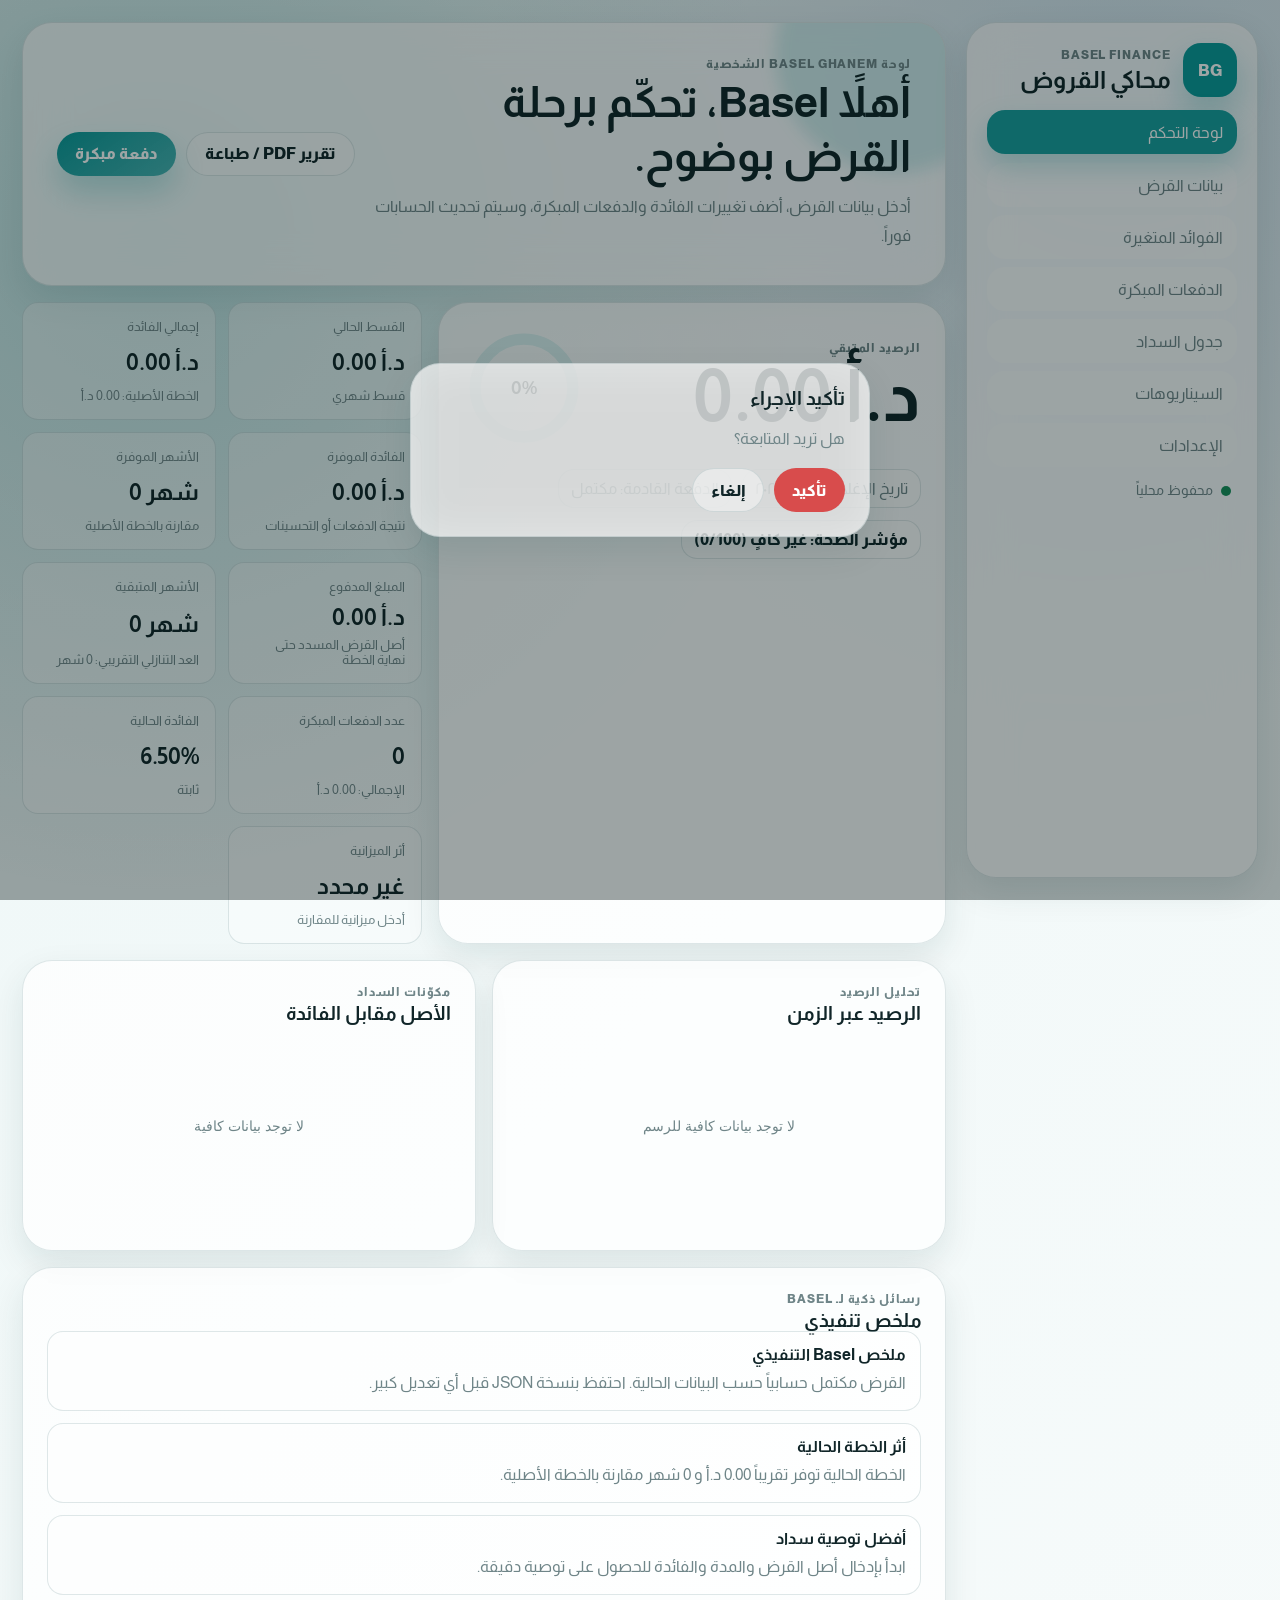
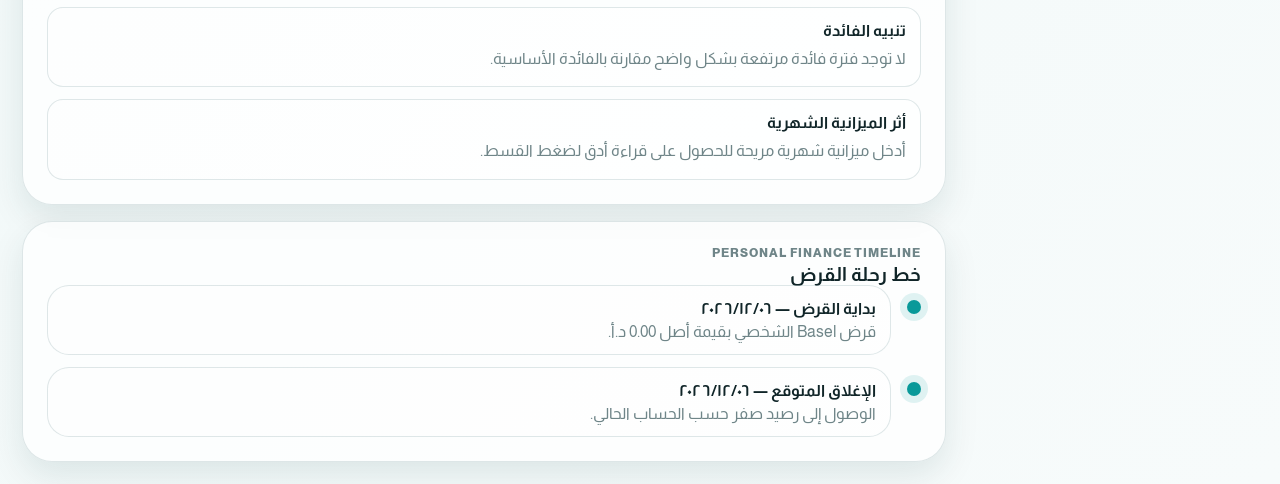
==== index.html @ ce300e79 "Add files via upload" ====
<!DOCTYPE html>
<html lang="ar" dir="rtl">
<head>
  <meta charset="UTF-8" />
  <meta name="viewport" content="width=device-width, initial-scale=1.0" />
  <meta name="theme-color" content="#099999" />
  <title>Basel Ghanem | Loan Simulator</title>
  <link rel="preconnect" href="https://fonts.googleapis.com">
  <link rel="preconnect" href="https://fonts.gstatic.com" crossorigin>
  <link href="https://fonts.googleapis.com/css2?family=Almarai:wght@300;400;700;800&display=swap" rel="stylesheet">
  <link rel="stylesheet" href="styles.css" />
</head>
<body>
  <div class="app-shell" id="appShell">
    <aside class="side-panel glass-card" aria-label="القائمة الرئيسية">
      <div class="brand-block">
        <div class="brand-orb" aria-hidden="true">BG</div>
        <div>
          <p class="eyebrow">Basel Finance</p>
          <h1>محاكي القروض</h1>
        </div>
      </div>

      <nav class="nav-tabs" id="navTabs" aria-label="أقسام التطبيق">
        <button class="nav-tab active" data-tab="dashboard">لوحة التحكم</button>
        <button class="nav-tab" data-tab="loan">بيانات القرض</button>
        <button class="nav-tab" data-tab="rates">الفوائد المتغيرة</button>
        <button class="nav-tab" data-tab="payments">الدفعات المبكرة</button>
        <button class="nav-tab" data-tab="schedule">جدول السداد</button>
        <button class="nav-tab" data-tab="scenarios">السيناريوهات</button>
        <button class="nav-tab" data-tab="settings">الإعدادات</button>
      </nav>

      <div class="save-state" id="saveState" aria-live="polite">
        <span class="save-dot"></span>
        <span>محفوظ محلياً</span>
      </div>
    </aside>

    <main class="main-area">
      <header class="top-hero glass-card animate-in">
        <div>
          <p class="eyebrow">لوحة Basel Ghanem الشخصية</p>
          <h2 id="welcomeTitle">أهلاً Basel، تحكّم برحلة القرض بوضوح.</h2>
          <p id="heroInsight" class="hero-copy">أدخل بيانات القرض، أضف تغييرات الفائدة والدفعات المبكرة، وسيتم تحديث الحسابات فوراً.</p>
        </div>
        <div class="hero-actions">
          <button class="btn ghost" id="printReportBtn">تقرير PDF / طباعة</button>
          <button class="btn primary" id="quickPaymentBtn">دفعة مبكرة</button>
        </div>
      </header>

      <section class="tab-panel active" id="dashboardPanel" data-panel="dashboard">
        <div class="dashboard-grid">
          <article class="main-balance glass-card animate-in">
            <div class="card-head">
              <div>
                <p class="eyebrow">الرصيد المتبقي</p>
                <h3 id="remainingBalance">0 د.أ</h3>
              </div>
              <div class="progress-ring" id="progressRing" role="img" aria-label="نسبة إنجاز القرض">
                <svg viewBox="0 0 120 120">
                  <circle class="ring-bg" cx="60" cy="60" r="48"></circle>
                  <circle class="ring-fill" cx="60" cy="60" r="48"></circle>
                </svg>
                <strong id="completionPct">0%</strong>
              </div>
            </div>
            <div class="balance-meta">
              <span id="payoffDate">تاريخ الإغلاق: غير محدد</span>
              <span id="nextPaymentDate">الدفعة القادمة: غير محددة</span>
            </div>
            <div class="health-pill" id="loanHealth">مؤشر الصحة: غير كافٍ</div>
          </article>

          <div class="kpi-grid" id="kpiGrid"></div>
        </div>

        <div class="insight-grid">
          <section class="glass-card chart-card animate-in">
            <div class="section-head">
              <div>
                <p class="eyebrow">تحليل الرصيد</p>
                <h3>الرصيد عبر الزمن</h3>
              </div>
            </div>
            <canvas id="balanceChart" height="190"></canvas>
          </section>

          <section class="glass-card chart-card animate-in">
            <div class="section-head">
              <div>
                <p class="eyebrow">مكوّنات السداد</p>
                <h3>الأصل مقابل الفائدة</h3>
              </div>
            </div>
            <canvas id="breakdownChart" height="190"></canvas>
          </section>
        </div>

        <section class="glass-card animate-in">
          <div class="section-head">
            <div>
              <p class="eyebrow">رسائل ذكية لـ Basel</p>
              <h3>ملخص تنفيذي</h3>
            </div>
          </div>
          <div class="smart-list" id="smartInsights"></div>
        </section>

        <section class="glass-card animate-in">
          <div class="section-head">
            <div>
              <p class="eyebrow">Personal finance timeline</p>
              <h3>خط رحلة القرض</h3>
            </div>
          </div>
          <div class="timeline" id="timeline"></div>
        </section>
      </section>

      <section class="tab-panel" id="loanPanel" data-panel="loan">
        <form class="glass-card form-grid animate-in" id="loanForm" novalidate>
          <div class="section-head full-row">
            <div>
              <p class="eyebrow">Loan Profile</p>
              <h3>بيانات القرض الأساسية</h3>
            </div>
            <button type="button" class="btn soft" id="syncPrincipalBtn">احتساب الأصل من السعر والدفعة</button>
          </div>

          <label class="field">
            <span>اسم القرض</span>
            <input type="text" id="loanName" autocomplete="off" />
          </label>
          <label class="field">
            <span>سعر الأصل / العقار / السيارة</span>
            <input type="number" id="assetPrice" min="0" step="0.01" inputmode="decimal" />
          </label>
          <label class="field">
            <span>الدفعة الأولى الثابتة</span>
            <input type="number" id="downPayment" min="0" step="0.01" inputmode="decimal" />
          </label>
          <label class="field">
            <span>أصل القرض بعد الدفعة</span>
            <input type="number" id="principal" min="0" step="0.01" inputmode="decimal" />
          </label>
          <label class="field">
            <span>تاريخ بداية القرض</span>
            <input type="date" id="startDate" />
          </label>
          <label class="field">
            <span>مدة القرض بالأشهر</span>
            <input type="number" id="termMonths" min="1" step="1" inputmode="numeric" />
          </label>
          <label class="field">
            <span>مدة القرض بالسنوات</span>
            <input type="number" id="termYears" min="0" step="0.5" inputmode="decimal" />
          </label>
          <label class="field">
            <span>نسبة الفائدة السنوية</span>
            <input type="number" id="annualRate" min="0" step="0.01" inputmode="decimal" />
          </label>
          <label class="field">
            <span>نوع الفائدة</span>
            <select id="interestType">
              <option value="fixed">ثابتة</option>
              <option value="variable">متغيرة حسب الفترة</option>
            </select>
          </label>
          <label class="field">
            <span>تكرار الدفعة</span>
            <select id="paymentFrequency">
              <option value="monthly">شهري</option>
              <option value="quarterly">ربع سنوي</option>
            </select>
          </label>
          <label class="field">
            <span>فترة السماح بالأشهر</span>
            <input type="number" id="gracePeriod" min="0" step="1" inputmode="numeric" />
          </label>
          <label class="field">
            <span>ميزانية شهرية مريحة</span>
            <input type="number" id="monthlyBudget" min="0" step="0.01" inputmode="decimal" />
          </label>
          <label class="field full-row">
            <span>ملاحظات</span>
            <textarea id="loanNotes" rows="4"></textarea>
          </label>
        </form>
      </section>

      <section class="tab-panel" id="ratesPanel" data-panel="rates">
        <div class="panel-stack">
          <form class="glass-card form-grid animate-in" id="rateForm" novalidate>
            <div class="section-head full-row">
              <div>
                <p class="eyebrow">Variable Interest Engine</p>
                <h3>فترات الفائدة</h3>
              </div>
            </div>
            <input type="hidden" id="rateId" />
            <label class="field">
              <span>تاريخ بداية الفترة</span>
              <input type="date" id="rateStart" />
            </label>
            <label class="field">
              <span>تاريخ نهاية الفترة</span>
              <input type="date" id="rateEnd" />
            </label>
            <label class="field">
              <span>نسبة الفائدة السنوية للفترة</span>
              <input type="number" id="rateValue" min="0" step="0.01" inputmode="decimal" />
            </label>
            <label class="field">
              <span>ملاحظة الفترة</span>
              <input type="text" id="rateNote" autocomplete="off" />
            </label>
            <div class="full-row action-row">
              <button type="submit" class="btn primary">حفظ فترة الفائدة</button>
              <button type="button" class="btn ghost" id="clearRateFormBtn">إلغاء التعديل</button>
            </div>
          </form>

          <div class="glass-card animate-in">
            <div class="section-head">
              <div>
                <p class="eyebrow">Before / After</p>
                <h3>أثر تغيير الفائدة</h3>
              </div>
            </div>
            <div class="comparison-strip" id="rateImpact"></div>
            <div class="responsive-table">
              <table>
                <thead>
                  <tr>
                    <th>البداية</th>
                    <th>النهاية</th>
                    <th>الفائدة</th>
                    <th>الأثر</th>
                    <th>ملاحظة</th>
                    <th>إجراء</th>
                  </tr>
                </thead>
                <tbody id="rateRows"></tbody>
              </table>
            </div>
          </div>
        </div>
      </section>

      <section class="tab-panel" id="paymentsPanel" data-panel="payments">
        <div class="panel-stack">
          <form class="glass-card form-grid animate-in" id="earlyPaymentForm" novalidate>
            <div class="section-head full-row">
              <div>
                <p class="eyebrow">Early Payment Engine</p>
                <h3>إضافة دفعة مبكرة</h3>
              </div>
            </div>
            <input type="hidden" id="paymentId" />
            <label class="field">
              <span>تاريخ الدفعة</span>
              <input type="date" id="paymentDate" />
            </label>
            <label class="field">
              <span>قيمة الدفعة</span>
              <input type="number" id="paymentAmount" min="0" step="0.01" inputmode="decimal" />
            </label>
            <label class="field">
              <span>طريقة التطبيق</span>
              <select id="paymentMethod">
                <option value="reduceTerm">تقليل مدة القرض</option>
                <option value="reduceInstallment">تقليل القسط</option>
                <option value="balanced">استراتيجية متوازنة</option>
              </select>
            </label>
            <label class="field">
              <span>ملاحظة</span>
              <input type="text" id="paymentNote" autocomplete="off" />
            </label>
            <div class="full-row action-row">
              <button type="submit" class="btn primary">حفظ الدفعة</button>
              <button type="button" class="btn ghost" id="clearPaymentFormBtn">إلغاء التعديل</button>
            </div>
          </form>

          <div class="glass-card animate-in">
            <div class="section-head">
              <div>
                <p class="eyebrow">Impact</p>
                <h3>أثر الدفعات المبكرة</h3>
              </div>
            </div>
            <div class="comparison-strip" id="paymentImpact"></div>
            <canvas id="impactChart" height="170"></canvas>
            <div class="responsive-table">
              <table>
                <thead>
                  <tr>
                    <th>التاريخ</th>
                    <th>القيمة</th>
                    <th>الطريقة</th>
                    <th>الأثر</th>
                    <th>الملاحظة</th>
                    <th>إجراء</th>
                  </tr>
                </thead>
                <tbody id="paymentRows"></tbody>
              </table>
            </div>
          </div>
        </div>
      </section>

      <section class="tab-panel" id="schedulePanel" data-panel="schedule">
        <div class="glass-card animate-in">
          <div class="section-head toolbar-head">
            <div>
              <p class="eyebrow">Amortization Schedule</p>
              <h3>جدول السداد الكامل</h3>
            </div>
            <div class="toolbar">
              <select id="yearFilter" aria-label="فلترة حسب السنة"></select>
              <input type="search" id="scheduleSearch" placeholder="بحث بالتاريخ أو الملاحظة" />
              <button class="btn soft" id="exportCsvBtn">CSV / Excel</button>
            </div>
          </div>
          <div class="responsive-table large-table">
            <table>
              <thead>
                <tr>
                  <th>#</th>
                  <th>التاريخ</th>
                  <th>رصيد البداية</th>
                  <th>القسط</th>
                  <th>الأصل المدفوع</th>
                  <th>الفائدة</th>
                  <th>دفعة مبكرة</th>
                  <th>رصيد النهاية</th>
                  <th>الفائدة المستخدمة</th>
                  <th>ملاحظات</th>
                </tr>
              </thead>
              <tbody id="scheduleRows"></tbody>
            </table>
          </div>
        </div>
      </section>

      <section class="tab-panel" id="scenariosPanel" data-panel="scenarios">
        <div class="scenario-layout">
          <form class="glass-card form-grid animate-in" id="whatIfForm" novalidate>
            <div class="section-head full-row">
              <div>
                <p class="eyebrow">What-if Simulator</p>
                <h3>محاكاة قرارات إضافية</h3>
              </div>
            </div>
            <label class="field">
              <span>دفعة شهرية إضافية</span>
              <input type="number" id="extraMonthly" min="0" step="0.01" inputmode="decimal" />
            </label>
            <label class="field">
              <span>دفعة مبكرة افتراضية مرة واحدة</span>
              <input type="number" id="oneTimeAmount" min="0" step="0.01" inputmode="decimal" />
            </label>
            <label class="field">
              <span>تاريخ الدفعة الافتراضية</span>
              <input type="date" id="oneTimeDate" />
            </label>
            <label class="field">
              <span>نسبة إعادة التمويل</span>
              <input type="number" id="refinanceRate" min="0" step="0.01" inputmode="decimal" />
            </label>
            <label class="field">
              <span>رسوم إعادة التمويل</span>
              <input type="number" id="refinanceFees" min="0" step="0.01" inputmode="decimal" />
            </label>
            <label class="field">
              <span>اسم السيناريو</span>
              <input type="text" id="scenarioName" autocomplete="off" />
            </label>
            <div class="full-row action-row">
              <button type="button" class="btn primary" id="saveScenarioBtn">حفظ السيناريو</button>
              <button type="button" class="btn ghost" id="cloneScenarioBtn">استنساخ السيناريو الحالي</button>
            </div>
          </form>

          <div class="glass-card animate-in">
            <div class="section-head">
              <div>
                <p class="eyebrow">Scenario Comparison</p>
                <h3>الأصلية مقابل الحالية مقابل الافتراضية</h3>
              </div>
            </div>
            <canvas id="scenarioChart" height="210"></canvas>
            <div class="comparison-strip" id="scenarioCards"></div>
          </div>
        </div>

        <div class="glass-card animate-in">
          <div class="section-head">
            <div>
              <p class="eyebrow">Saved Scenarios</p>
              <h3>السيناريوهات المحفوظة محلياً</h3>
            </div>
          </div>
          <div class="scenario-list" id="scenarioList"></div>
        </div>
      </section>

      <section class="tab-panel" id="settingsPanel" data-panel="settings">
        <div class="settings-grid">
          <section class="glass-card form-grid animate-in">
            <div class="section-head full-row">
              <div>
                <p class="eyebrow">Preferences</p>
                <h3>تخصيص الشكل والتجربة</h3>
              </div>
            </div>
            <label class="field">
              <span>لون التطبيق الرئيسي</span>
              <input type="color" id="accentColor" />
            </label>
            <label class="field">
              <span>الوضع</span>
              <select id="themeMode">
                <option value="light">فاتح</option>
                <option value="dark">داكن</option>
              </select>
            </label>
            <label class="field">
              <span>تخطيط لوحة التحكم</span>
              <select id="layoutPreference">
                <option value="balanced">متوازن</option>
                <option value="compact">مضغوط</option>
                <option value="wide">واسع</option>
              </select>
            </label>
            <label class="field">
              <span>يوم تذكير الدفعة</span>
              <input type="number" id="reminderDay" min="1" max="28" step="1" inputmode="numeric" />
            </label>
            <label class="field full-row">
              <span>ملاحظة التذكير</span>
              <input type="text" id="reminderNote" autocomplete="off" />
            </label>
          </section>

          <section class="glass-card animate-in">
            <div class="section-head">
              <div>
                <p class="eyebrow">Local Data</p>
                <h3>النسخ الاحتياطي والاستعادة</h3>
              </div>
            </div>
            <div class="button-stack">
              <button class="btn soft" id="exportJsonBtn">تصدير نسخة JSON</button>
              <label class="btn soft file-btn">
                استيراد نسخة JSON
                <input type="file" id="importJsonInput" accept="application/json" />
              </label>
              <button class="btn ghost" id="integrityBtn">فحص سلامة البيانات</button>
              <button class="btn danger" id="resetDataBtn">مسح البيانات نهائياً</button>
            </div>
            <div class="integrity-box" id="integrityBox">لم يتم تنفيذ فحص بعد.</div>
          </section>
        </div>
      </section>
    </main>
  </div>

  <div class="toast" id="toast" role="status" aria-live="polite"></div>
  <div class="modal-backdrop" id="confirmModal" hidden>
    <div class="modal glass-card" role="dialog" aria-modal="true" aria-labelledby="modalTitle">
      <h3 id="modalTitle">تأكيد الإجراء</h3>
      <p id="modalMessage">هل تريد المتابعة؟</p>
      <div class="action-row">
        <button class="btn danger" id="modalConfirmBtn">تأكيد</button>
        <button class="btn ghost" id="modalCancelBtn">إلغاء</button>
      </div>
    </div>
  </div>

  <script src="app.js"></script>
</body>
</html>
---- styles.css ----
:root {
  --accent: #099999;
  --accent-rgb: 9, 153, 153;
  --bg: #eef7f7;
  --bg-2: #f7fbfb;
  --card: rgba(255, 255, 255, 0.74);
  --card-strong: rgba(255, 255, 255, 0.92);
  --text: #102528;
  --muted: #6f8588;
  --border: rgba(80, 124, 128, 0.18);
  --shadow: 0 24px 70px rgba(11, 54, 58, 0.13);
  --shadow-soft: 0 14px 34px rgba(11, 54, 58, 0.10);
  --danger: #d84c4c;
  --warning: #b7791f;
  --success: #158f5a;
  --radius-xl: 30px;
  --radius-lg: 22px;
  --radius-md: 16px;
  --font-ar: "Almarai", system-ui, -apple-system, BlinkMacSystemFont, "Segoe UI", sans-serif;
}

* {
  box-sizing: border-box;
}

html {
  min-height: 100%;
  scroll-behavior: smooth;
}

body {
  margin: 0;
  min-height: 100%;
  font-family: var(--font-ar);
  color: var(--text);
  background:
    radial-gradient(circle at 12% 12%, rgba(var(--accent-rgb), 0.22), transparent 30%),
    radial-gradient(circle at 88% 4%, rgba(30, 108, 180, 0.14), transparent 28%),
    linear-gradient(135deg, var(--bg), var(--bg-2));
  overflow-x: hidden;
}

body.dark {
  --bg: #071416;
  --bg-2: #0d2024;
  --card: rgba(15, 31, 35, 0.70);
  --card-strong: rgba(18, 38, 42, 0.92);
  --text: #ecfbfb;
  --muted: #9cb7ba;
  --border: rgba(180, 230, 232, 0.16);
  --shadow: 0 28px 80px rgba(0, 0, 0, 0.38);
  --shadow-soft: 0 16px 34px rgba(0, 0, 0, 0.24);
}

button,
input,
select,
textarea {
  font: inherit;
}

button {
  cursor: pointer;
}

.app-shell {
  width: min(1500px, 100%);
  margin: 0 auto;
  padding: 16px;
  display: grid;
  grid-template-columns: 1fr;
  gap: 16px;
}

.glass-card {
  background: var(--card);
  border: 1px solid var(--border);
  box-shadow: var(--shadow-soft);
  backdrop-filter: blur(22px) saturate(1.3);
  -webkit-backdrop-filter: blur(22px) saturate(1.3);
  border-radius: var(--radius-xl);
}

.side-panel {
  position: sticky;
  top: 12px;
  z-index: 20;
  padding: 14px;
  display: grid;
  gap: 14px;
}

.brand-block {
  display: flex;
  align-items: center;
  gap: 12px;
}

.brand-orb {
  width: 54px;
  height: 54px;
  flex: 0 0 54px;
  display: grid;
  place-items: center;
  border-radius: 18px;
  color: white;
  font-weight: 800;
  letter-spacing: 0.5px;
  background:
    linear-gradient(145deg, rgba(var(--accent-rgb), 1), rgba(var(--accent-rgb), 0.55)),
    #099999;
  box-shadow: 0 16px 34px rgba(var(--accent-rgb), 0.28);
}

.brand-block h1,
.top-hero h2,
.section-head h3,
.main-balance h3,
.modal h3 {
  margin: 0;
}

.eyebrow {
  margin: 0 0 5px;
  color: var(--muted);
  font-size: 0.74rem;
  font-weight: 800;
  letter-spacing: 0.08em;
  text-transform: uppercase;
}

.nav-tabs {
  display: grid;
  grid-auto-flow: column;
  grid-auto-columns: max-content;
  gap: 8px;
  overflow-x: auto;
  padding-bottom: 2px;
  scrollbar-width: none;
}

.nav-tabs::-webkit-scrollbar {
  display: none;
}

.nav-tab {
  border: 0;
  background: rgba(255, 255, 255, 0.44);
  color: var(--muted);
  padding: 11px 14px;
  min-height: 44px;
  border-radius: 999px;
  transition: transform 180ms ease, background 180ms ease, color 180ms ease, box-shadow 180ms ease;
  white-space: nowrap;
}

.nav-tab.active,
.nav-tab:hover {
  color: white;
  background: rgba(var(--accent-rgb), 0.94);
  box-shadow: 0 12px 28px rgba(var(--accent-rgb), 0.24);
  transform: translateY(-1px);
}

.save-state {
  display: inline-flex;
  align-items: center;
  gap: 8px;
  color: var(--muted);
  font-size: 0.86rem;
  padding-inline: 6px;
}

.save-dot {
  width: 10px;
  height: 10px;
  border-radius: 999px;
  background: var(--success);
  box-shadow: 0 0 0 0 rgba(21, 143, 90, 0.35);
}

.save-state.saving .save-dot {
  animation: pulse 1.05s infinite;
  background: var(--accent);
}

.main-area {
  display: grid;
  gap: 16px;
  min-width: 0;
}

.top-hero {
  padding: clamp(18px, 4vw, 34px);
  display: grid;
  gap: 18px;
  overflow: hidden;
  position: relative;
}

.top-hero::before {
  content: "";
  position: absolute;
  inset-inline-start: -70px;
  top: -90px;
  width: 240px;
  height: 240px;
  border-radius: 999px;
  background: rgba(var(--accent-rgb), 0.16);
  filter: blur(8px);
}

.top-hero > * {
  position: relative;
  z-index: 1;
}

.top-hero h2 {
  font-size: clamp(1.45rem, 5vw, 2.7rem);
  line-height: 1.25;
  max-width: 920px;
}

.hero-copy {
  color: var(--muted);
  margin: 10px 0 0;
  max-width: 800px;
  line-height: 1.8;
}

.hero-actions,
.action-row,
.toolbar,
.button-stack {
  display: flex;
  align-items: center;
  gap: 10px;
  flex-wrap: wrap;
}

.btn {
  border: 0;
  min-height: 44px;
  border-radius: 999px;
  padding: 11px 18px;
  font-weight: 800;
  transition: transform 160ms ease, box-shadow 160ms ease, opacity 160ms ease, background 160ms ease;
  touch-action: manipulation;
}

.btn:hover {
  transform: translateY(-1px);
}

.btn:active {
  transform: translateY(1px) scale(0.99);
}

.btn.primary {
  color: white;
  background: linear-gradient(145deg, rgba(var(--accent-rgb), 1), rgba(var(--accent-rgb), 0.72));
  box-shadow: 0 16px 30px rgba(var(--accent-rgb), 0.24);
}

.btn.soft {
  color: var(--text);
  background: rgba(var(--accent-rgb), 0.12);
}

.btn.ghost {
  color: var(--text);
  background: rgba(255, 255, 255, 0.42);
  border: 1px solid var(--border);
}

.btn.danger {
  color: white;
  background: var(--danger);
}

.file-btn {
  position: relative;
  overflow: hidden;
  display: inline-flex;
  align-items: center;
  justify-content: center;
}

.file-btn input {
  position: absolute;
  inset: 0;
  opacity: 0;
  cursor: pointer;
}

.tab-panel {
  display: none;
  min-width: 0;
}

.tab-panel.active {
  display: grid;
  gap: 16px;
  animation: panelIn 320ms ease both;
}

.dashboard-grid {
  display: grid;
  gap: 16px;
}

.main-balance {
  padding: clamp(18px, 4vw, 28px);
}

.card-head,
.section-head,
.toolbar-head {
  display: flex;
  align-items: center;
  justify-content: space-between;
  gap: 14px;
  flex-wrap: wrap;
}

.main-balance h3 {
  font-size: clamp(2rem, 9vw, 4.5rem);
  line-height: 1.05;
  direction: ltr;
  text-align: right;
}

.progress-ring {
  width: 122px;
  height: 122px;
  position: relative;
  display: grid;
  place-items: center;
}

.progress-ring svg {
  position: absolute;
  inset: 0;
  transform: rotate(-90deg);
}

.progress-ring circle {
  fill: none;
  stroke-width: 11;
  stroke-linecap: round;
}

.ring-bg {
  stroke: rgba(var(--accent-rgb), 0.12);
}

.ring-fill {
  stroke: var(--accent);
  stroke-dasharray: 301.59;
  stroke-dashoffset: 301.59;
  transition: stroke-dashoffset 900ms cubic-bezier(.2,.8,.2,1);
}

.progress-ring strong {
  font-size: 1.2rem;
}

.balance-meta {
  display: flex;
  gap: 10px;
  flex-wrap: wrap;
  margin-top: 20px;
  color: var(--muted);
}

.balance-meta span,
.health-pill,
.metric-card,
.smart-item,
.comparison-card,
.scenario-item,
.integrity-box {
  border: 1px solid var(--border);
  background: rgba(255, 255, 255, 0.38);
  border-radius: var(--radius-md);
}

.balance-meta span,
.health-pill {
  padding: 10px 12px;
}

.health-pill {
  display: inline-flex;
  margin-top: 12px;
  color: var(--text);
  font-weight: 800;
}

.kpi-grid {
  display: grid;
  gap: 12px;
  grid-template-columns: repeat(2, minmax(0, 1fr));
}

.metric-card {
  padding: 16px;
  min-height: 118px;
  display: grid;
  align-content: space-between;
  transition: transform 180ms ease, box-shadow 180ms ease;
}

.metric-card:hover {
  transform: translateY(-2px);
  box-shadow: 0 16px 32px rgba(var(--accent-rgb), 0.12);
}

.metric-card p {
  margin: 0;
  color: var(--muted);
  font-size: 0.8rem;
}

.metric-card strong {
  margin-top: 10px;
  font-size: clamp(1rem, 5vw, 1.45rem);
  direction: ltr;
  text-align: right;
}

.metric-card small {
  color: var(--muted);
  margin-top: 7px;
}

.insight-grid,
.scenario-layout,
.settings-grid {
  display: grid;
  gap: 16px;
}

.chart-card,
.glass-card:not(.side-panel):not(.top-hero) {
  padding: clamp(16px, 4vw, 24px);
}

canvas {
  width: 100%;
  max-width: 100%;
  display: block;
  margin-top: 12px;
}

.smart-list,
.timeline,
.scenario-list,
.panel-stack {
  display: grid;
  gap: 12px;
}

.smart-item {
  padding: 14px;
  display: grid;
  gap: 6px;
}

.smart-item strong {
  color: var(--text);
}

.smart-item span {
  color: var(--muted);
  line-height: 1.7;
}

.timeline-item {
  display: grid;
  grid-template-columns: 18px minmax(0, 1fr);
  gap: 12px;
  align-items: start;
  animation: slideUp 420ms ease both;
}

.timeline-node {
  width: 14px;
  height: 14px;
  border-radius: 999px;
  margin-top: 15px;
  background: var(--accent);
  box-shadow: 0 0 0 7px rgba(var(--accent-rgb), 0.12);
}

.timeline-card {
  padding: 14px;
  border: 1px solid var(--border);
  border-radius: var(--radius-lg);
  background: rgba(255,255,255,0.34);
}

.timeline-card p {
  margin: 6px 0 0;
  color: var(--muted);
}

.form-grid {
  display: grid;
  grid-template-columns: 1fr;
  gap: 14px;
}

.full-row {
  grid-column: 1 / -1;
}

.field {
  display: grid;
  gap: 8px;
}

.field span {
  color: var(--text);
  font-weight: 800;
  font-size: 0.9rem;
}

input,
select,
textarea {
  width: 100%;
  min-height: 46px;
  border: 1px solid var(--border);
  border-radius: 16px;
  color: var(--text);
  background: rgba(255, 255, 255, 0.60);
  outline: none;
  padding: 12px 14px;
  transition: border 160ms ease, box-shadow 160ms ease, background 160ms ease;
}

body.dark input,
body.dark select,
body.dark textarea,
body.dark .nav-tab,
body.dark .btn.ghost,
body.dark .balance-meta span,
body.dark .health-pill,
body.dark .metric-card,
body.dark .smart-item,
body.dark .comparison-card,
body.dark .scenario-item,
body.dark .integrity-box,
body.dark .timeline-card {
  background: rgba(255, 255, 255, 0.07);
}

input:focus,
select:focus,
textarea:focus {
  border-color: rgba(var(--accent-rgb), 0.58);
  box-shadow: 0 0 0 5px rgba(var(--accent-rgb), 0.13);
}

textarea {
  resize: vertical;
  line-height: 1.6;
}

.comparison-strip {
  display: grid;
  grid-template-columns: 1fr;
  gap: 10px;
  margin-top: 12px;
}

.comparison-card {
  padding: 14px;
  display: grid;
  gap: 8px;
}

.comparison-card span {
  color: var(--muted);
  font-size: 0.82rem;
}

.comparison-card strong {
  font-size: 1.1rem;
}

.responsive-table {
  width: 100%;
  overflow-x: auto;
  margin-top: 16px;
  border-radius: 20px;
  border: 1px solid var(--border);
}

.large-table {
  max-height: 72vh;
}

table {
  width: 100%;
  min-width: 940px;
  border-collapse: collapse;
  background: rgba(255, 255, 255, 0.28);
}

th,
td {
  padding: 12px 11px;
  text-align: right;
  border-bottom: 1px solid var(--border);
  white-space: nowrap;
  vertical-align: middle;
}

th {
  position: sticky;
  top: 0;
  z-index: 1;
  background: var(--card-strong);
  color: var(--muted);
  font-size: 0.78rem;
}

tr.highlight-payment td {
  background: rgba(21, 143, 90, 0.09);
}

tr.highlight-rate td {
  background: rgba(183, 121, 31, 0.10);
}

.row-actions {
  display: inline-flex;
  gap: 6px;
}

.icon-btn {
  border: 1px solid var(--border);
  background: rgba(255,255,255,0.45);
  color: var(--text);
  border-radius: 12px;
  min-height: 34px;
  padding: 7px 10px;
  font-weight: 800;
}

.toolbar input,
.toolbar select {
  width: min(230px, 100%);
}

.button-stack {
  align-items: stretch;
  flex-direction: column;
}

.button-stack .btn {
  width: 100%;
}

.integrity-box {
  padding: 14px;
  margin-top: 14px;
  color: var(--muted);
  line-height: 1.7;
}

.scenario-item {
  padding: 14px;
  display: grid;
  gap: 10px;
}

.scenario-item h4 {
  margin: 0;
}

.scenario-item p {
  margin: 0;
  color: var(--muted);
}

.toast {
  position: fixed;
  inset-inline: 16px;
  bottom: 16px;
  z-index: 100;
  opacity: 0;
  transform: translateY(14px);
  pointer-events: none;
  background: rgba(16, 37, 40, 0.90);
  color: white;
  padding: 13px 16px;
  border-radius: 18px;
  box-shadow: var(--shadow);
  transition: opacity 180ms ease, transform 180ms ease;
}

.toast.show {
  opacity: 1;
  transform: translateY(0);
}

.modal-backdrop {
  position: fixed;
  inset: 0;
  z-index: 90;
  display: grid;
  place-items: center;
  background: rgba(5, 19, 20, 0.38);
  padding: 16px;
  animation: fadeIn 180ms ease both;
}

.modal {
  width: min(460px, 100%);
  padding: 22px;
  animation: modalIn 220ms cubic-bezier(.2,.8,.2,1) both;
}

.modal p {
  color: var(--muted);
  line-height: 1.7;
}

.animate-in {
  animation: slideUp 480ms cubic-bezier(.2,.8,.2,1) both;
}

@keyframes pulse {
  0% { box-shadow: 0 0 0 0 rgba(var(--accent-rgb), 0.34); }
  70% { box-shadow: 0 0 0 9px rgba(var(--accent-rgb), 0); }
  100% { box-shadow: 0 0 0 0 rgba(var(--accent-rgb), 0); }
}

@keyframes panelIn {
  from { opacity: 0; transform: translateX(-10px); }
  to { opacity: 1; transform: translateX(0); }
}

@keyframes slideUp {
  from { opacity: 0; transform: translateY(16px); }
  to { opacity: 1; transform: translateY(0); }
}

@keyframes fadeIn {
  from { opacity: 0; }
  to { opacity: 1; }
}

@keyframes modalIn {
  from { opacity: 0; transform: translateY(16px) scale(0.98); }
  to { opacity: 1; transform: translateY(0) scale(1); }
}

@media (min-width: 720px) {
  .form-grid {
    grid-template-columns: repeat(2, minmax(0, 1fr));
  }

  .comparison-strip {
    grid-template-columns: repeat(3, minmax(0, 1fr));
  }

  .kpi-grid {
    grid-template-columns: repeat(3, minmax(0, 1fr));
  }

  .top-hero {
    grid-template-columns: minmax(0, 1fr) auto;
    align-items: center;
  }
}

@media (min-width: 1020px) {
  .app-shell {
    grid-template-columns: 292px minmax(0, 1fr);
    padding: 22px;
    gap: 20px;
  }

  .side-panel {
    align-self: start;
    min-height: calc(100vh - 44px);
    align-content: start;
    padding: 20px;
  }

  .nav-tabs {
    grid-auto-flow: row;
    grid-auto-columns: unset;
    overflow: visible;
  }

  .nav-tab {
    text-align: right;
    border-radius: 18px;
    width: 100%;
  }

  .dashboard-grid {
    grid-template-columns: minmax(0, 1.12fr) minmax(340px, 0.88fr);
  }

  .insight-grid,
  .scenario-layout,
  .settings-grid {
    grid-template-columns: repeat(2, minmax(0, 1fr));
  }

  .kpi-grid {
    grid-template-columns: repeat(2, minmax(0, 1fr));
  }

  .app-shell.layout-wide .dashboard-grid {
    grid-template-columns: minmax(0, 1.45fr) minmax(360px, 0.55fr);
  }

  .app-shell.layout-compact .kpi-grid {
    grid-template-columns: repeat(1, minmax(0, 1fr));
  }
}

@media (max-width: 440px) {
  .app-shell {
    padding: 10px;
  }

  .top-hero,
  .chart-card,
  .glass-card:not(.side-panel):not(.top-hero) {
    border-radius: 24px;
    padding: 16px;
  }

  .hero-actions .btn,
  .action-row .btn,
  .toolbar .btn,
  .toolbar input,
  .toolbar select {
    width: 100%;
  }

  .main-balance h3 {
    font-size: 2.2rem;
  }

  .progress-ring {
    width: 106px;
    height: 106px;
  }

  .kpi-grid {
    grid-template-columns: 1fr;
  }
}

@media print {
  body {
    background: white;
  }

  .side-panel,
  .hero-actions,
  .nav-tabs,
  .toolbar,
  .toast,
  .modal-backdrop {
    display: none !important;
  }

  .app-shell {
    display: block;
    width: 100%;
    padding: 0;
  }

  .glass-card {
    box-shadow: none;
    border-color: #d8e6e6;
    background: white;
    break-inside: avoid;
  }

  .tab-panel {
    display: grid !important;
    margin-bottom: 14px;
  }
}
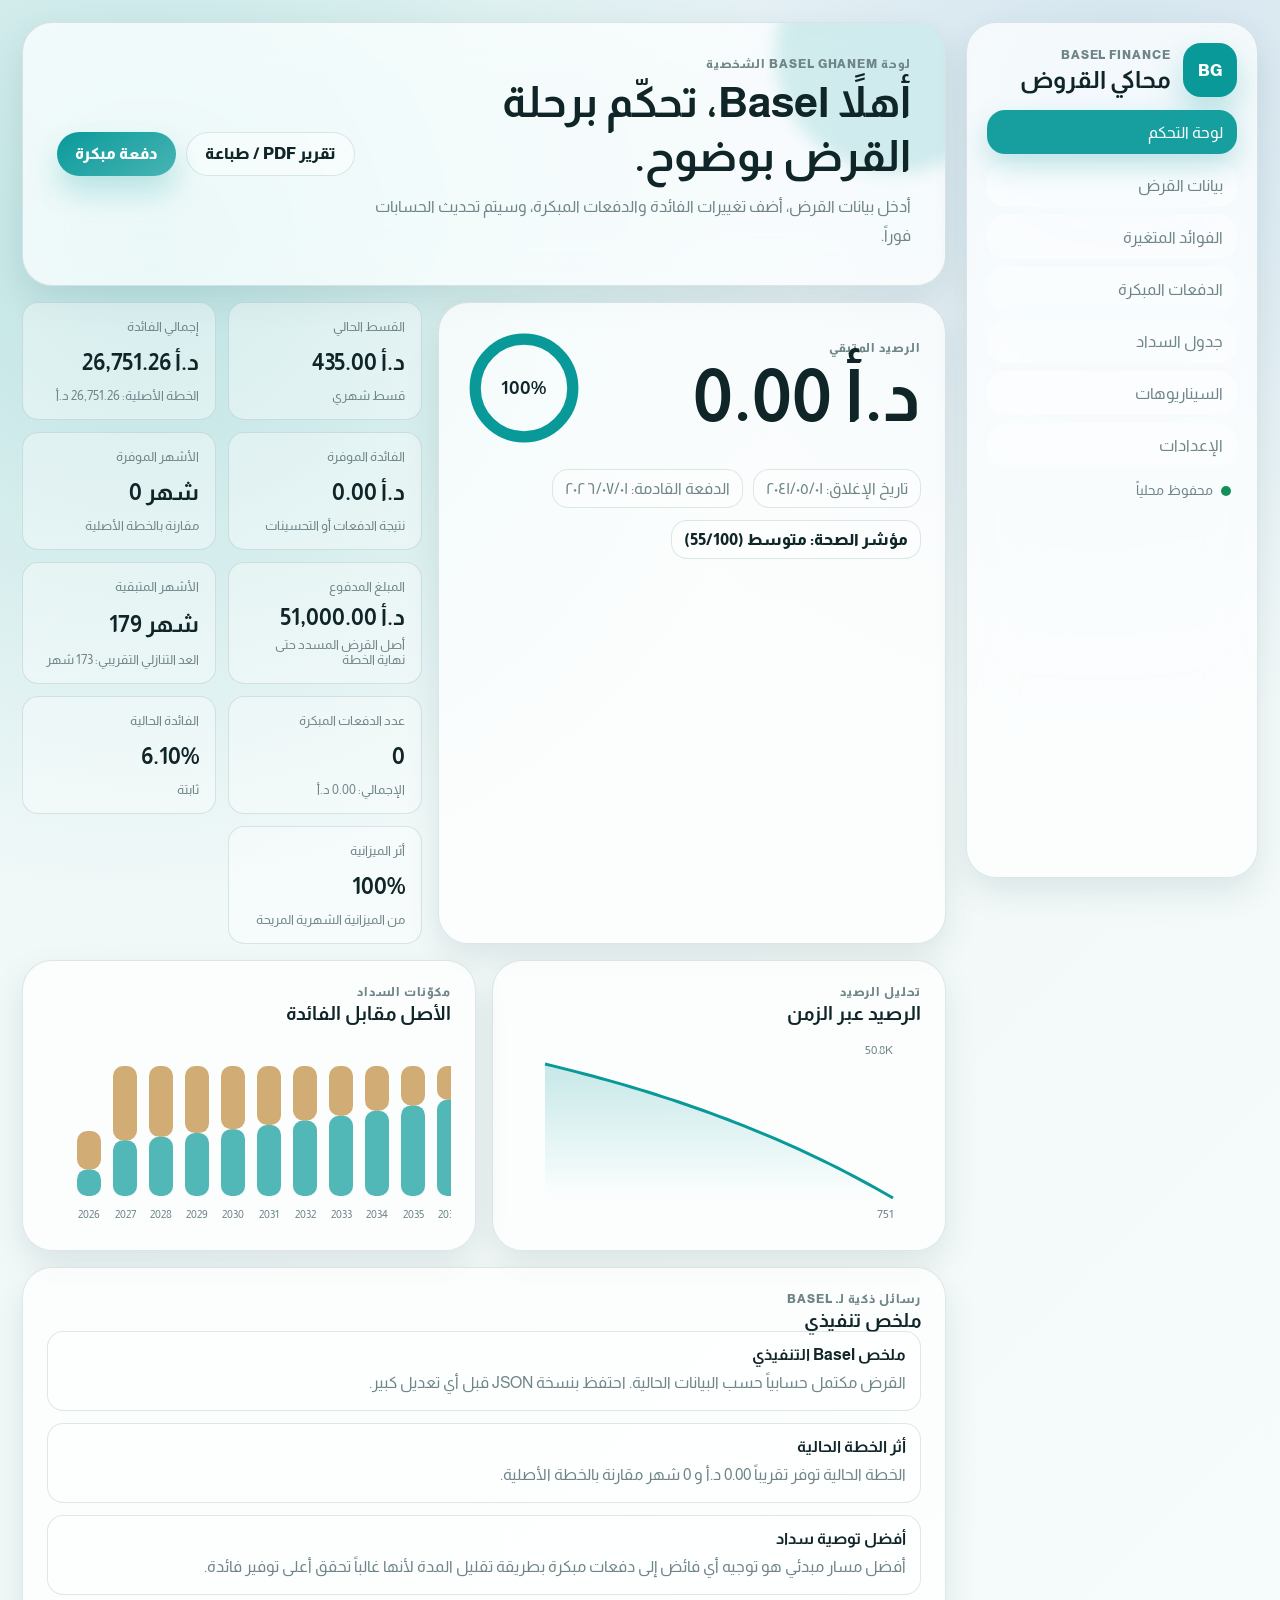
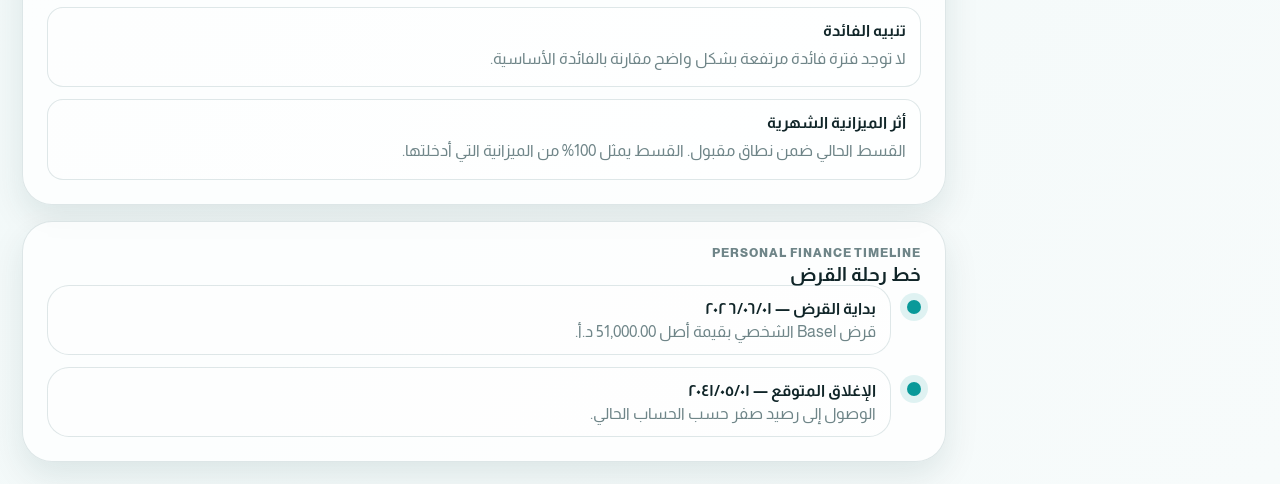
==== commit 957d7f12: "Add files via upload" ====
--- a/index.html
+++ b/index.html
@@ -8,7 +8,7 @@
   <link rel="preconnect" href="https://fonts.googleapis.com">
   <link rel="preconnect" href="https://fonts.gstatic.com" crossorigin>
   <link href="https://fonts.googleapis.com/css2?family=Almarai:wght@300;400;700;800&display=swap" rel="stylesheet">
-  <link rel="stylesheet" href="styles.css" />
+  <link rel="stylesheet" href="styles.css?v=20260624_loan_fix1" />
 </head>
 <body>
   <div class="app-shell" id="appShell">
@@ -150,6 +150,10 @@
             <input type="date" id="startDate" />
           </label>
           <label class="field">
+            <span>تاريخ أول قسط</span>
+            <input type="date" id="firstPaymentDate" />
+          </label>
+          <label class="field">
             <span>مدة القرض بالأشهر</span>
             <input type="number" id="termMonths" min="1" step="1" inputmode="numeric" />
           </label>
@@ -160,6 +164,14 @@
           <label class="field">
             <span>نسبة الفائدة السنوية</span>
             <input type="number" id="annualRate" min="0" step="0.01" inputmode="decimal" />
+          </label>
+          <label class="field">
+            <span>القسط الشهري المثبت</span>
+            <input type="number" id="customInstallment" min="0" step="0.01" inputmode="decimal" />
+          </label>
+          <label class="field">
+            <span>رسوم على كل قسط</span>
+            <input type="number" id="installmentFee" min="0" step="0.01" inputmode="decimal" />
           </label>
           <label class="field">
             <span>نوع الفائدة</span>
@@ -334,6 +346,7 @@
                   <th>التاريخ</th>
                   <th>رصيد البداية</th>
                   <th>القسط</th>
+                  <th>رسوم القسط</th>
                   <th>الأصل المدفوع</th>
                   <th>الفائدة</th>
                   <th>دفعة مبكرة</th>
@@ -483,6 +496,6 @@
     </div>
   </div>
 
-  <script src="app.js"></script>
+  <script src="app.js?v=20260624_loan_fix1"></script>
 </body>
 </html>
--- a/styles.css
+++ b/styles.css
@@ -23,6 +23,10 @@
   box-sizing: border-box;
 }
 
+[hidden] {
+  display: none !important;
+}
+
 html {
   min-height: 100%;
   scroll-behavior: smooth;
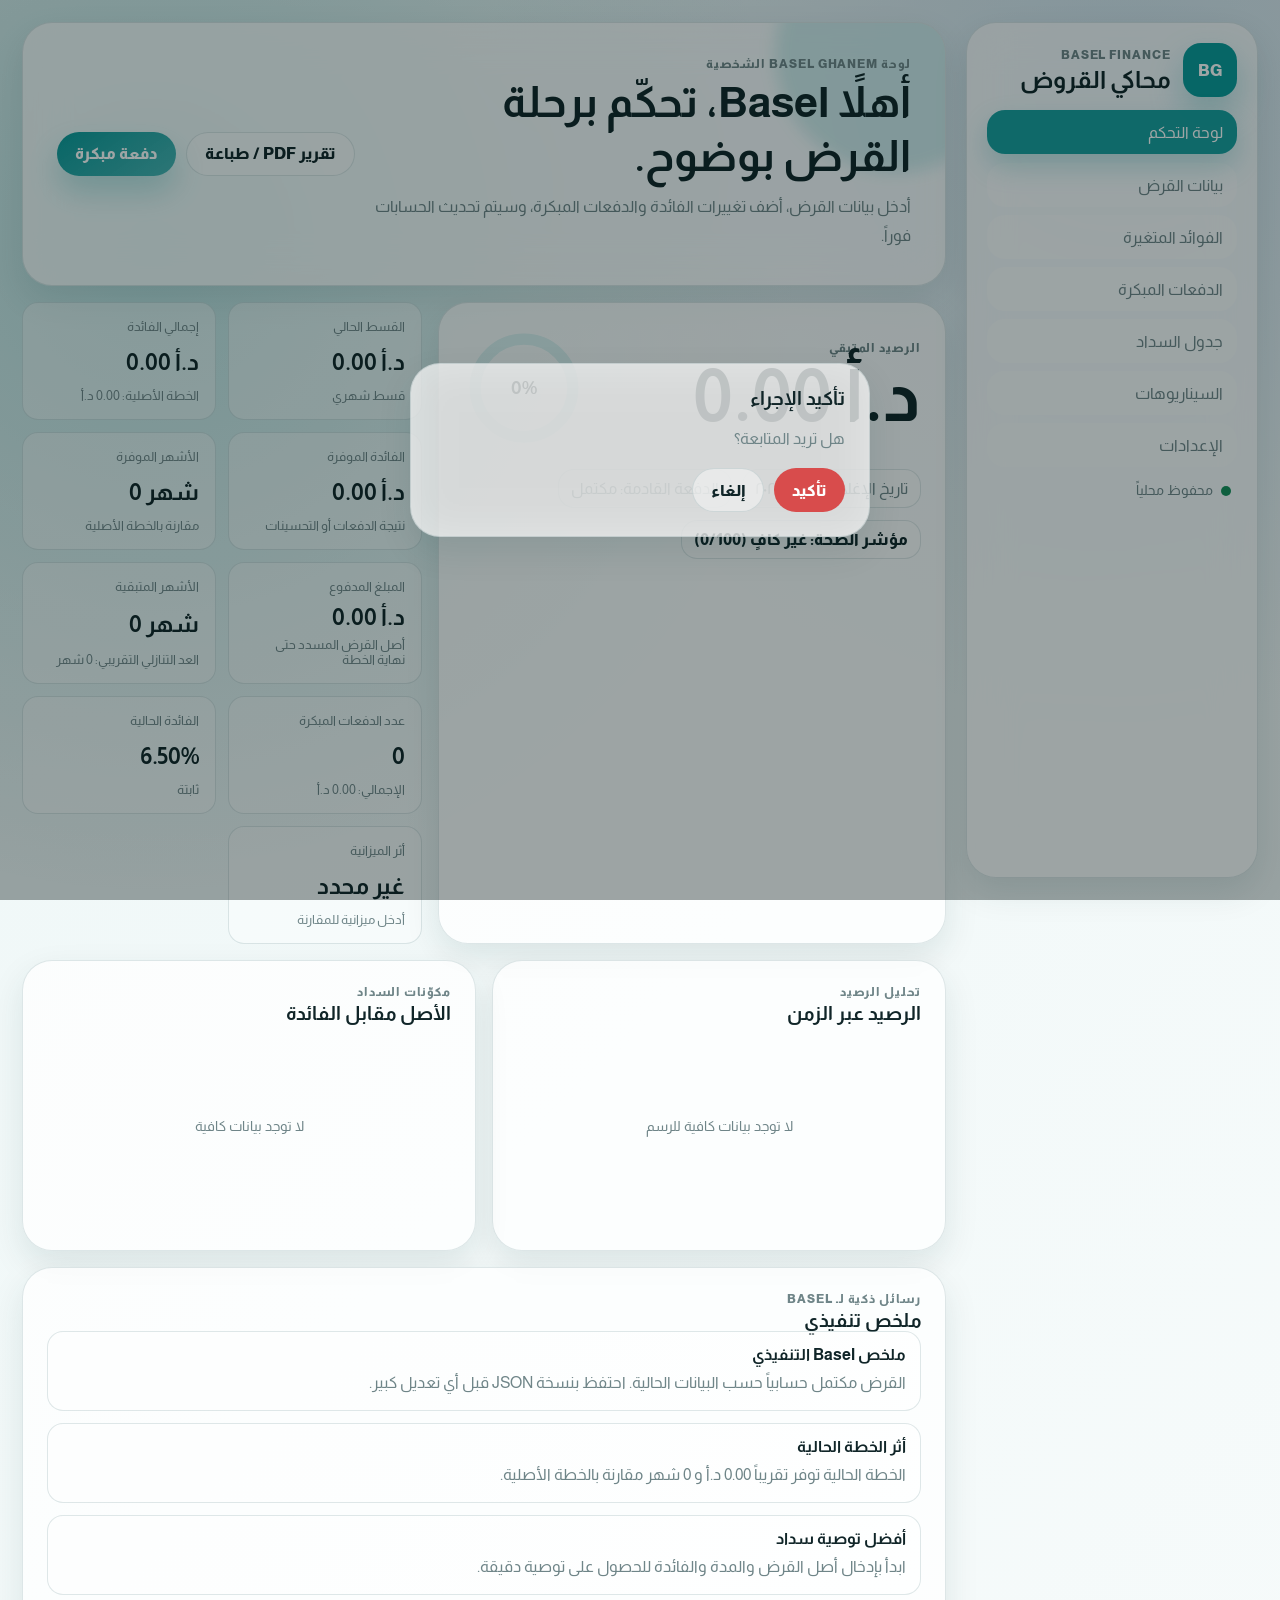
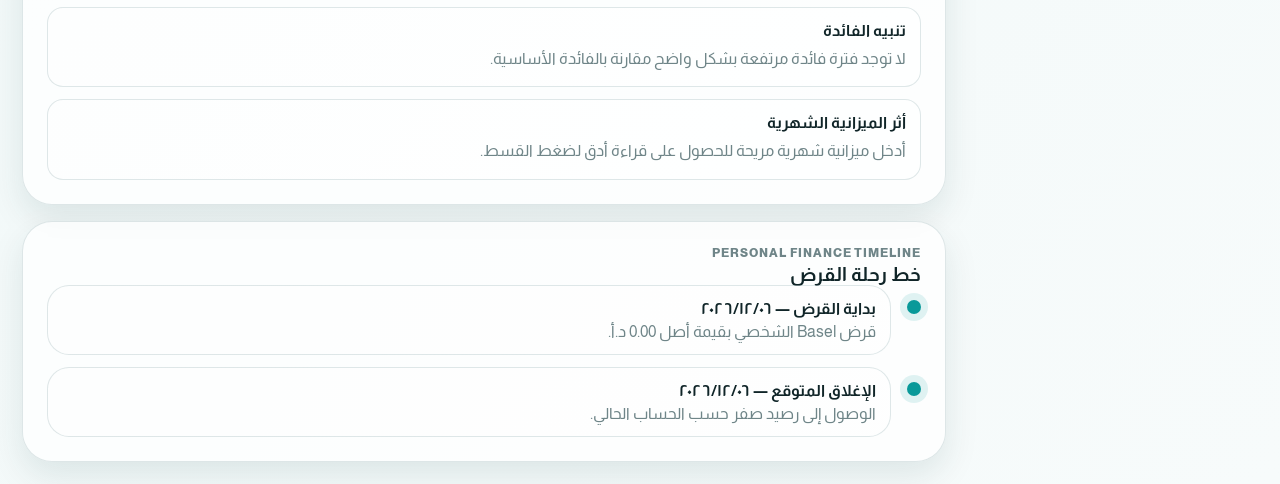
==== commit 053a74a3: "Add files via upload" ====
--- a/index.html
+++ b/index.html
@@ -8,7 +8,7 @@
   <link rel="preconnect" href="https://fonts.googleapis.com">
   <link rel="preconnect" href="https://fonts.gstatic.com" crossorigin>
   <link href="https://fonts.googleapis.com/css2?family=Almarai:wght@300;400;700;800&display=swap" rel="stylesheet">
-  <link rel="stylesheet" href="styles.css?v=20260624_loan_fix1" />
+  <link rel="stylesheet" href="styles.css" />
 </head>
 <body>
   <div class="app-shell" id="appShell">
@@ -150,10 +150,6 @@
             <input type="date" id="startDate" />
           </label>
           <label class="field">
-            <span>تاريخ أول قسط</span>
-            <input type="date" id="firstPaymentDate" />
-          </label>
-          <label class="field">
             <span>مدة القرض بالأشهر</span>
             <input type="number" id="termMonths" min="1" step="1" inputmode="numeric" />
           </label>
@@ -164,14 +160,6 @@
           <label class="field">
             <span>نسبة الفائدة السنوية</span>
             <input type="number" id="annualRate" min="0" step="0.01" inputmode="decimal" />
-          </label>
-          <label class="field">
-            <span>القسط الشهري المثبت</span>
-            <input type="number" id="customInstallment" min="0" step="0.01" inputmode="decimal" />
-          </label>
-          <label class="field">
-            <span>رسوم على كل قسط</span>
-            <input type="number" id="installmentFee" min="0" step="0.01" inputmode="decimal" />
           </label>
           <label class="field">
             <span>نوع الفائدة</span>
@@ -346,7 +334,6 @@
                   <th>التاريخ</th>
                   <th>رصيد البداية</th>
                   <th>القسط</th>
-                  <th>رسوم القسط</th>
                   <th>الأصل المدفوع</th>
                   <th>الفائدة</th>
                   <th>دفعة مبكرة</th>
@@ -496,6 +483,6 @@
     </div>
   </div>
 
-  <script src="app.js?v=20260624_loan_fix1"></script>
+  <script src="app.js"></script>
 </body>
 </html>
--- a/styles.css
+++ b/styles.css
@@ -23,10 +23,6 @@
   box-sizing: border-box;
 }
 
-[hidden] {
-  display: none !important;
-}
-
 html {
   min-height: 100%;
   scroll-behavior: smooth;
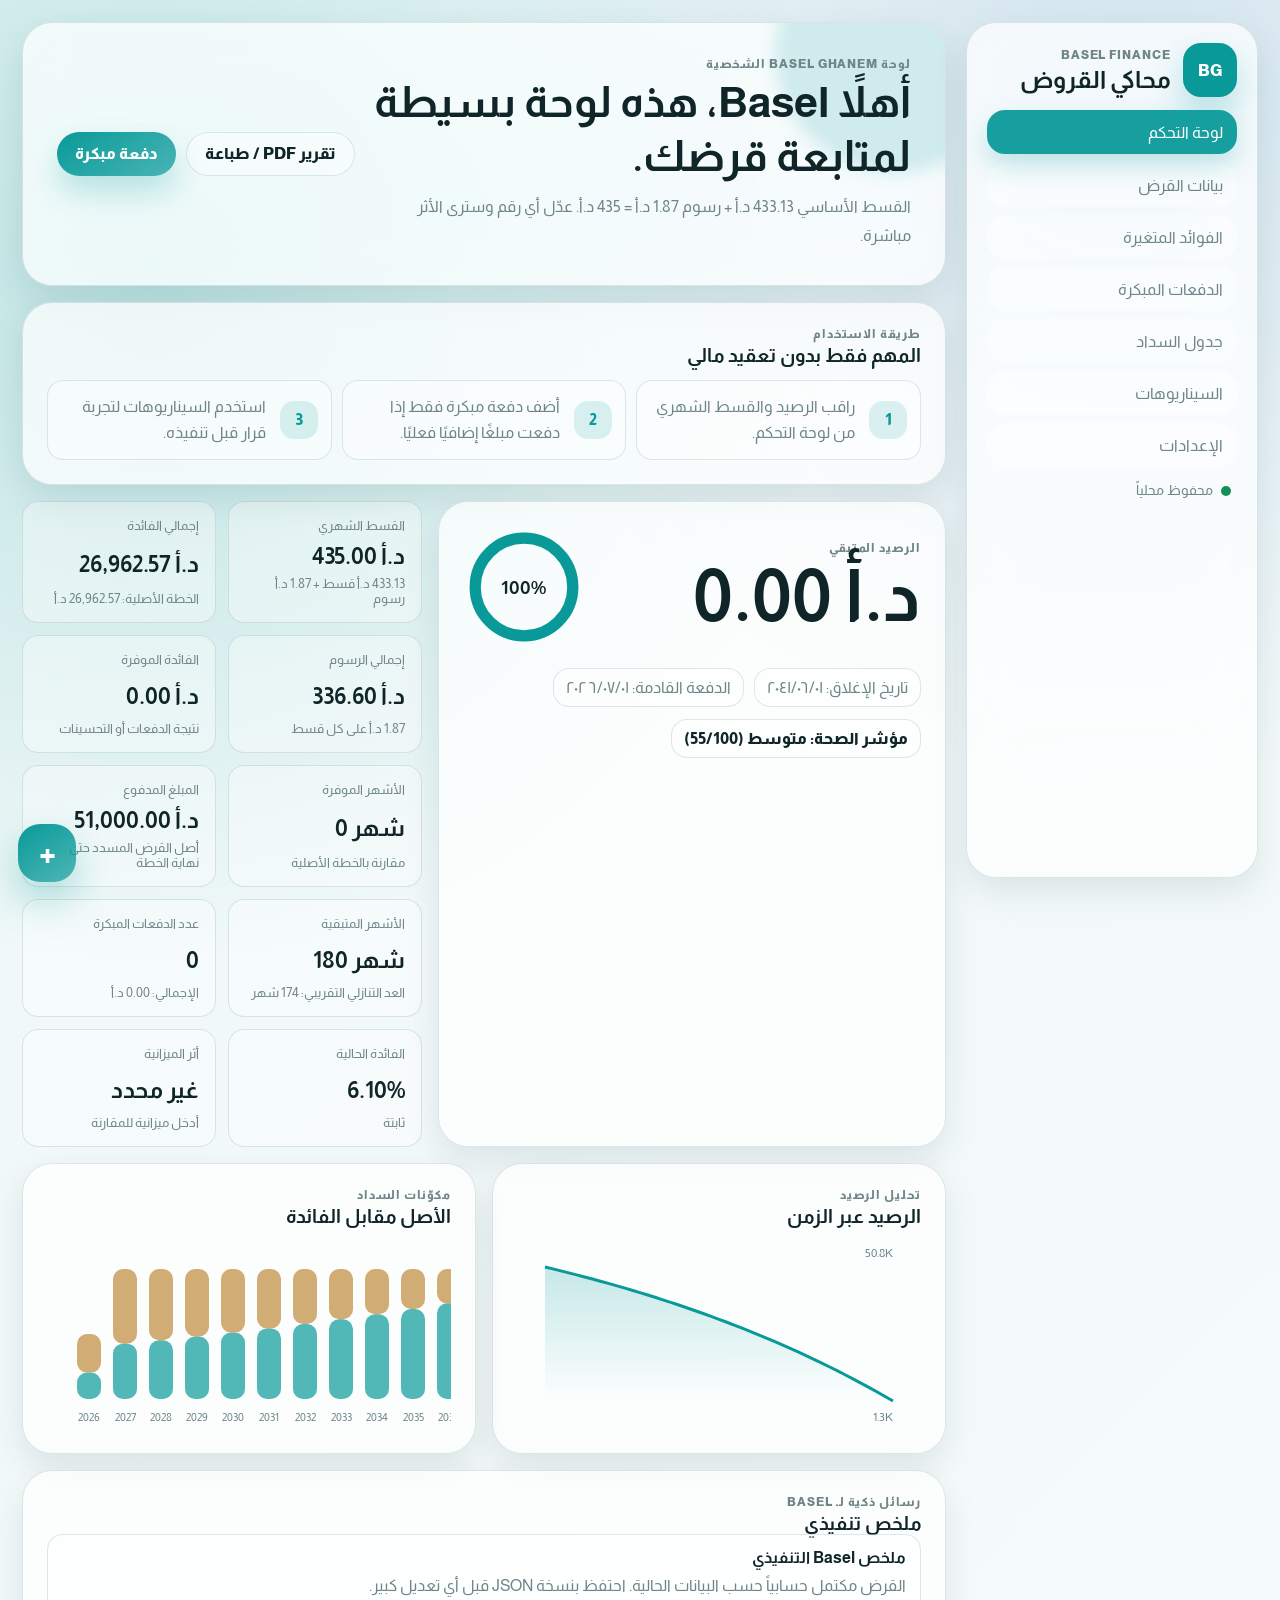
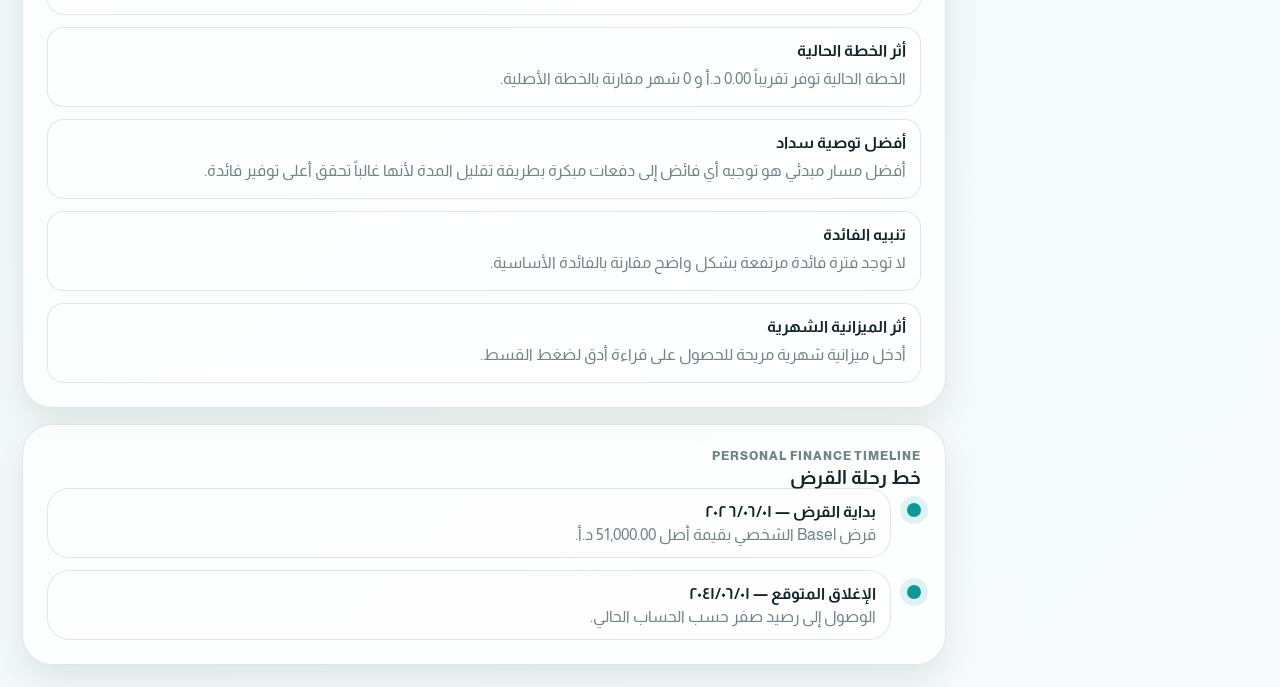
==== commit 39c4e4da: "Add files via upload" ====
--- a/index.html
+++ b/index.html
@@ -8,7 +8,7 @@
   <link rel="preconnect" href="https://fonts.googleapis.com">
   <link rel="preconnect" href="https://fonts.gstatic.com" crossorigin>
   <link href="https://fonts.googleapis.com/css2?family=Almarai:wght@300;400;700;800&display=swap" rel="stylesheet">
-  <link rel="stylesheet" href="styles.css" />
+  <link rel="stylesheet" href="styles.css?v=20260625_mobile_ux_fix2" />
 </head>
 <body>
   <div class="app-shell" id="appShell">
@@ -41,8 +41,8 @@
       <header class="top-hero glass-card animate-in">
         <div>
           <p class="eyebrow">لوحة Basel Ghanem الشخصية</p>
-          <h2 id="welcomeTitle">أهلاً Basel، تحكّم برحلة القرض بوضوح.</h2>
-          <p id="heroInsight" class="hero-copy">أدخل بيانات القرض، أضف تغييرات الفائدة والدفعات المبكرة، وسيتم تحديث الحسابات فوراً.</p>
+          <h2 id="welcomeTitle">أهلاً Basel، هذه لوحة بسيطة لمتابعة قرضك.</h2>
+          <p id="heroInsight" class="hero-copy">القسط الأساسي 433.13 د.أ + رسوم 1.87 د.أ = 435 د.أ. عدّل أي رقم وسترى الأثر مباشرة.</p>
         </div>
         <div class="hero-actions">
           <button class="btn ghost" id="printReportBtn">تقرير PDF / طباعة</button>
@@ -51,6 +51,21 @@
       </header>
 
       <section class="tab-panel active" id="dashboardPanel" data-panel="dashboard">
+
+        <section class="quick-guide glass-card animate-in" aria-label="طريقة الاستخدام المبسطة">
+          <div class="section-head">
+            <div>
+              <p class="eyebrow">طريقة الاستخدام</p>
+              <h3>المهم فقط بدون تعقيد مالي</h3>
+            </div>
+          </div>
+          <div class="guide-grid">
+            <article class="guide-card"><strong>1</strong><span>راقب الرصيد والقسط الشهري من لوحة التحكم.</span></article>
+            <article class="guide-card"><strong>2</strong><span>أضف دفعة مبكرة فقط إذا دفعت مبلغًا إضافيًا فعليًا.</span></article>
+            <article class="guide-card"><strong>3</strong><span>استخدم السيناريوهات لتجربة قرار قبل تنفيذه.</span></article>
+          </div>
+        </section>
+
         <div class="dashboard-grid">
           <article class="main-balance glass-card animate-in">
             <div class="card-head">
@@ -150,6 +165,10 @@
             <input type="date" id="startDate" />
           </label>
           <label class="field">
+            <span>تاريخ أول قسط</span>
+            <input type="date" id="firstPaymentDate" />
+          </label>
+          <label class="field">
             <span>مدة القرض بالأشهر</span>
             <input type="number" id="termMonths" min="1" step="1" inputmode="numeric" />
           </label>
@@ -160,6 +179,14 @@
           <label class="field">
             <span>نسبة الفائدة السنوية</span>
             <input type="number" id="annualRate" min="0" step="0.01" inputmode="decimal" />
+          </label>
+          <label class="field">
+            <span>القسط الشهري المثبت</span>
+            <input type="number" id="customInstallment" min="0" step="0.01" inputmode="decimal" />
+          </label>
+          <label class="field">
+            <span>رسوم على كل قسط</span>
+            <input type="number" id="installmentFee" min="0" step="0.01" inputmode="decimal" />
           </label>
           <label class="field">
             <span>نوع الفائدة</span>
@@ -333,7 +360,8 @@
                   <th>#</th>
                   <th>التاريخ</th>
                   <th>رصيد البداية</th>
-                  <th>القسط</th>
+                  <th>القسط الإجمالي</th>
+                  <th>رسوم القسط</th>
                   <th>الأصل المدفوع</th>
                   <th>الفائدة</th>
                   <th>دفعة مبكرة</th>
@@ -469,6 +497,17 @@
         </div>
       </section>
     </main>
+  </div>
+
+  <div class="fab-wrap" id="fabWrap" aria-label="إجراءات سريعة">
+    <div class="fab-menu" id="fabMenu">
+      <button type="button" data-fab-tab="payments">إضافة دفعة</button>
+      <button type="button" data-fab-tab="loan">بيانات القرض</button>
+      <button type="button" data-fab-tab="schedule">جدول السداد</button>
+      <button type="button" data-fab-action="backup">نسخة احتياطية</button>
+      <button type="button" data-fab-action="print">تقرير PDF</button>
+    </div>
+    <button type="button" class="fab-main" id="fabMain" aria-expanded="false" aria-label="فتح الإجراءات السريعة">+</button>
   </div>
 
   <div class="toast" id="toast" role="status" aria-live="polite"></div>
@@ -483,6 +522,6 @@
     </div>
   </div>
 
-  <script src="app.js"></script>
+  <script src="app.js?v=20260625_mobile_ux_fix2"></script>
 </body>
 </html>
--- a/styles.css
+++ b/styles.css
@@ -893,3 +893,359 @@
     margin-bottom: 14px;
   }
 }
+
+/* 20260625_mobile_ux_fix2: no page-side scroll, clearer mobile UX, stable dropdown contrast, FAB, toasts */
+[hidden] {
+  display: none !important;
+}
+
+html,
+body {
+  width: 100%;
+  max-width: 100%;
+  overflow-x: clip;
+}
+
+body {
+  overscroll-behavior-x: none;
+}
+
+.app-shell,
+.main-area,
+.tab-panel,
+.dashboard-grid,
+.insight-grid,
+.scenario-layout,
+.settings-grid,
+.panel-stack,
+.glass-card,
+.top-hero,
+.side-panel,
+.form-grid,
+.section-head,
+.card-head,
+.toolbar,
+.hero-actions {
+  min-width: 0;
+  max-width: 100%;
+}
+
+canvas,
+svg,
+img,
+video {
+  max-width: 100%;
+}
+
+h1,
+h2,
+h3,
+p,
+span,
+small,
+strong,
+button,
+label,
+input,
+select,
+textarea {
+  overflow-wrap: anywhere;
+}
+
+input,
+select,
+textarea {
+  background-color: rgba(255, 255, 255, 0.82);
+  color: var(--text);
+}
+
+select option {
+  background: #ffffff;
+  color: #102528;
+}
+
+body.dark input,
+body.dark select,
+body.dark textarea {
+  background-color: rgba(10, 25, 28, 0.88);
+  color: var(--text);
+}
+
+body.dark select option {
+  background: #102528;
+  color: #ecfbfb;
+}
+
+.quick-guide {
+  padding: clamp(16px, 4vw, 24px);
+}
+
+.guide-grid {
+  display: grid;
+  grid-template-columns: 1fr;
+  gap: 10px;
+  margin-top: 14px;
+}
+
+.guide-card {
+  display: grid;
+  grid-template-columns: 42px minmax(0, 1fr);
+  align-items: center;
+  gap: 10px;
+  padding: 13px;
+  border: 1px solid var(--border);
+  border-radius: var(--radius-md);
+  background: rgba(255, 255, 255, 0.38);
+}
+
+body.dark .guide-card {
+  background: rgba(255,255,255,0.07);
+}
+
+.guide-card strong {
+  width: 38px;
+  height: 38px;
+  display: grid;
+  place-items: center;
+  border-radius: 14px;
+  background: rgba(var(--accent-rgb), 0.14);
+  color: var(--accent);
+  font-weight: 900;
+}
+
+.guide-card span {
+  color: var(--muted);
+  line-height: 1.65;
+}
+
+.toast {
+  inset-inline: auto 16px;
+  bottom: 18px;
+  width: min(430px, calc(100vw - 32px));
+  border: 1px solid rgba(255,255,255,0.18);
+  backdrop-filter: blur(18px) saturate(1.25);
+  -webkit-backdrop-filter: blur(18px) saturate(1.25);
+  font-weight: 800;
+  line-height: 1.55;
+}
+
+.toast.success {
+  background: rgba(21, 143, 90, 0.94);
+}
+
+.toast.info {
+  background: rgba(16, 37, 40, 0.92);
+}
+
+.toast.warning {
+  background: rgba(183, 121, 31, 0.94);
+}
+
+.toast.error {
+  background: rgba(216, 76, 76, 0.94);
+}
+
+.fab-wrap {
+  position: fixed;
+  inset-inline-end: max(18px, env(safe-area-inset-right));
+  bottom: max(18px, env(safe-area-inset-bottom));
+  z-index: 80;
+  display: grid;
+  justify-items: end;
+  gap: 10px;
+}
+
+.fab-main {
+  width: 58px;
+  height: 58px;
+  border: 0;
+  border-radius: 22px;
+  display: grid;
+  place-items: center;
+  color: white;
+  font-size: 2rem;
+  line-height: 1;
+  font-weight: 800;
+  background: linear-gradient(145deg, rgba(var(--accent-rgb), 1), rgba(var(--accent-rgb), .7));
+  box-shadow: 0 18px 38px rgba(var(--accent-rgb), 0.30);
+  transition: transform 180ms ease, box-shadow 180ms ease;
+}
+
+.fab-wrap.open .fab-main {
+  transform: rotate(45deg) scale(0.98);
+}
+
+.fab-menu {
+  display: grid;
+  gap: 8px;
+  opacity: 0;
+  transform: translateY(10px) scale(.98);
+  pointer-events: none;
+  transition: opacity 180ms ease, transform 180ms ease;
+}
+
+.fab-wrap.open .fab-menu {
+  opacity: 1;
+  transform: translateY(0) scale(1);
+  pointer-events: auto;
+}
+
+.fab-menu button {
+  min-height: 42px;
+  border: 1px solid var(--border);
+  border-radius: 999px;
+  padding: 10px 14px;
+  color: var(--text);
+  font-weight: 800;
+  background: var(--card-strong);
+  box-shadow: var(--shadow-soft);
+  backdrop-filter: blur(16px);
+  -webkit-backdrop-filter: blur(16px);
+}
+
+@media (min-width: 720px) {
+  .guide-grid {
+    grid-template-columns: repeat(3, minmax(0, 1fr));
+  }
+}
+
+@media (max-width: 1019px), (pointer: coarse) {
+  html,
+  body {
+    overflow-x: hidden;
+  }
+
+  .app-shell {
+    width: 100%;
+    max-width: 100dvw;
+    grid-template-columns: minmax(0, 1fr) !important;
+    padding-inline: 10px;
+    overflow: hidden;
+  }
+
+  .main-area,
+  .side-panel,
+  .top-hero,
+  .tab-panel,
+  .glass-card:not(.modal) {
+    width: 100%;
+    max-width: 100%;
+  }
+
+  .side-panel {
+    position: relative;
+    top: auto;
+    min-height: auto;
+    align-content: stretch;
+    overflow: hidden;
+  }
+
+  .brand-block {
+    align-items: flex-start;
+  }
+
+  .brand-block h1 {
+    font-size: clamp(1.35rem, 8vw, 2rem);
+    line-height: 1.2;
+  }
+
+  .nav-tabs {
+    display: flex;
+    flex-wrap: wrap;
+    grid-auto-flow: unset;
+    grid-auto-columns: unset;
+    overflow: visible;
+    width: 100%;
+  }
+
+  .nav-tab {
+    flex: 1 1 calc(50% - 8px);
+    width: auto;
+    min-width: 0;
+    text-align: center;
+    white-space: normal;
+    line-height: 1.35;
+    border-radius: 16px;
+  }
+
+  .top-hero {
+    grid-template-columns: minmax(0, 1fr) !important;
+  }
+
+  .top-hero h2 {
+    font-size: clamp(1.55rem, 9vw, 2.35rem);
+  }
+
+  .card-head,
+  .section-head,
+  .toolbar-head {
+    align-items: flex-start;
+  }
+
+  .toolbar {
+    width: 100%;
+  }
+
+  .toolbar input,
+  .toolbar select,
+  .toolbar .btn {
+    width: 100%;
+  }
+
+  .responsive-table {
+    max-width: 100%;
+    overflow-x: auto;
+    -webkit-overflow-scrolling: touch;
+  }
+
+  .fab-wrap {
+    inset-inline-end: 14px;
+    bottom: 14px;
+  }
+
+  .toast {
+    inset-inline: 12px;
+    width: auto;
+    bottom: 84px;
+  }
+}
+
+@media (max-width: 430px) {
+  .app-shell {
+    padding: 8px;
+    gap: 12px;
+  }
+
+  .nav-tab {
+    flex-basis: 100%;
+  }
+
+  .brand-orb {
+    width: 48px;
+    height: 48px;
+    flex-basis: 48px;
+  }
+
+  .main-balance h3 {
+    font-size: clamp(2rem, 12vw, 2.75rem);
+  }
+
+  .balance-meta,
+  .hero-actions,
+  .action-row {
+    width: 100%;
+  }
+
+  .balance-meta span,
+  .health-pill,
+  .hero-actions .btn,
+  .action-row .btn {
+    width: 100%;
+  }
+
+  .modal {
+    width: calc(100vw - 24px);
+    padding: 18px;
+    border-radius: 24px;
+  }
+}
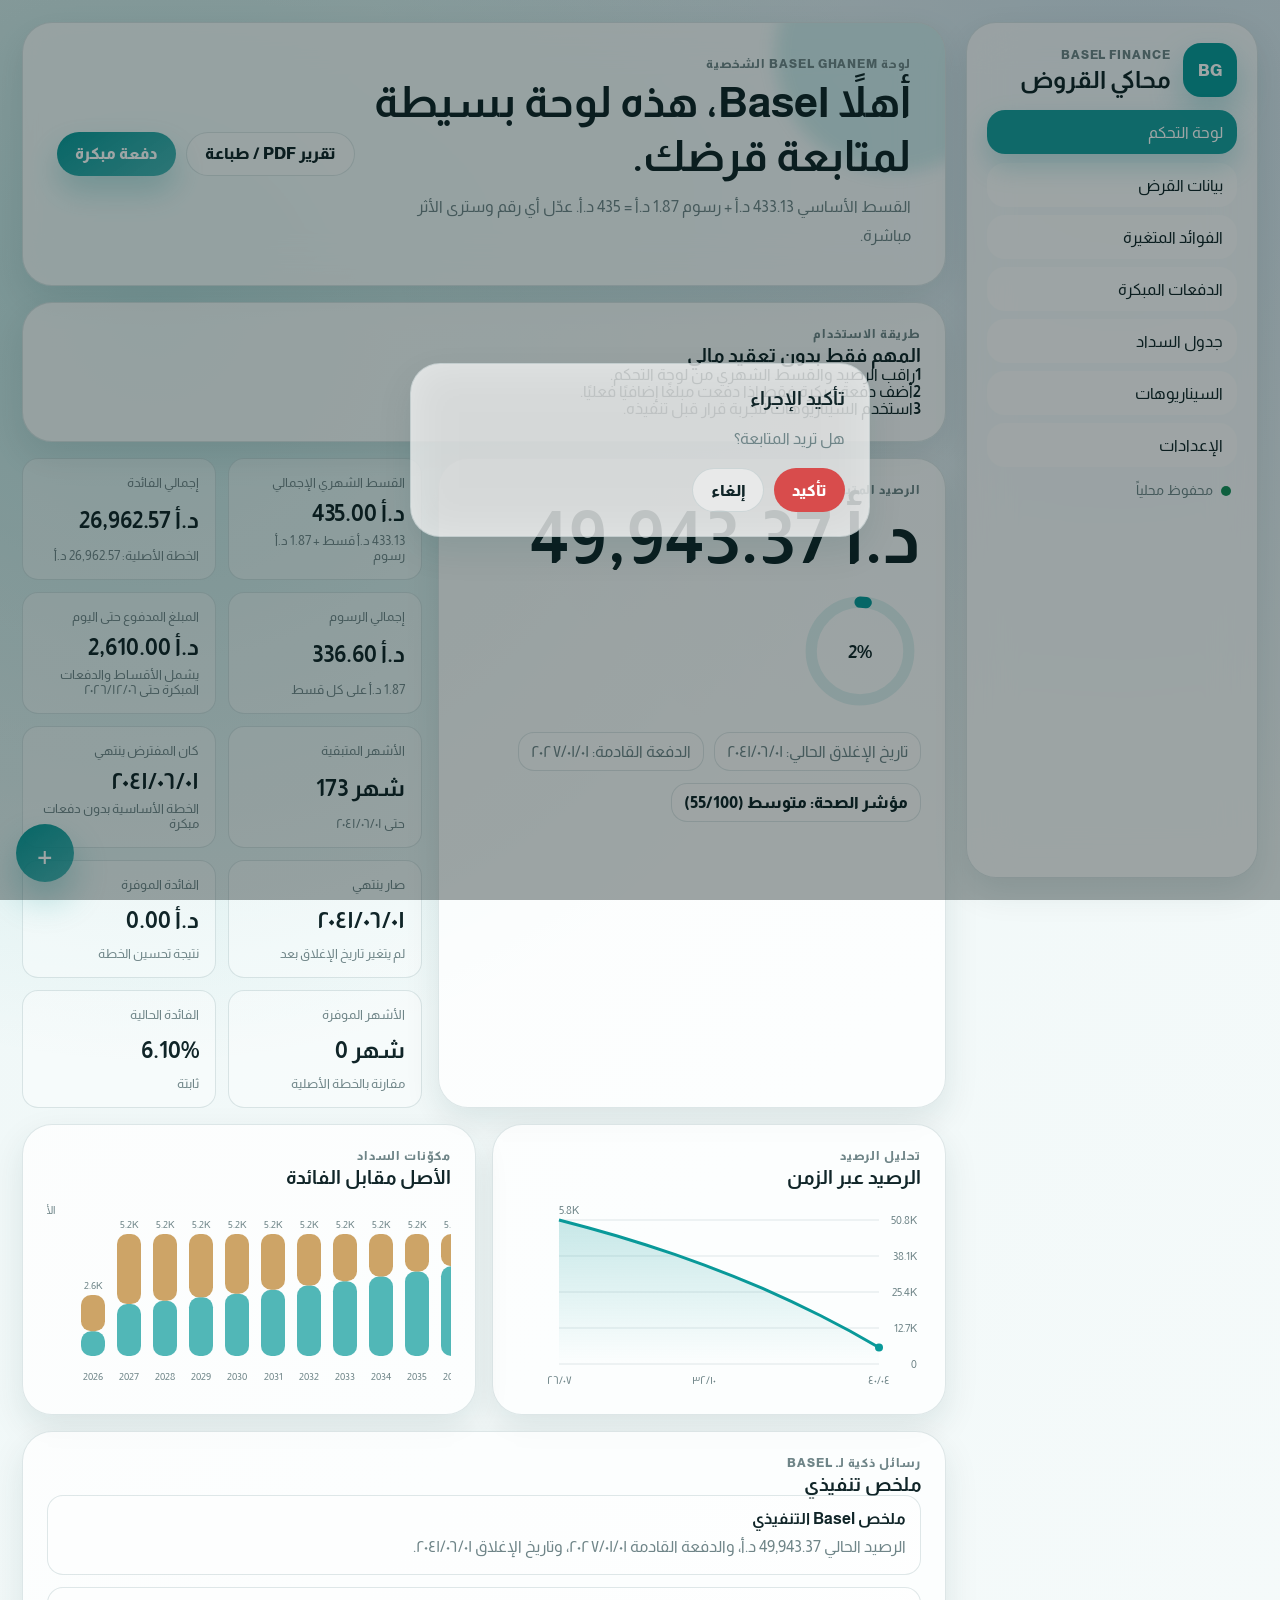
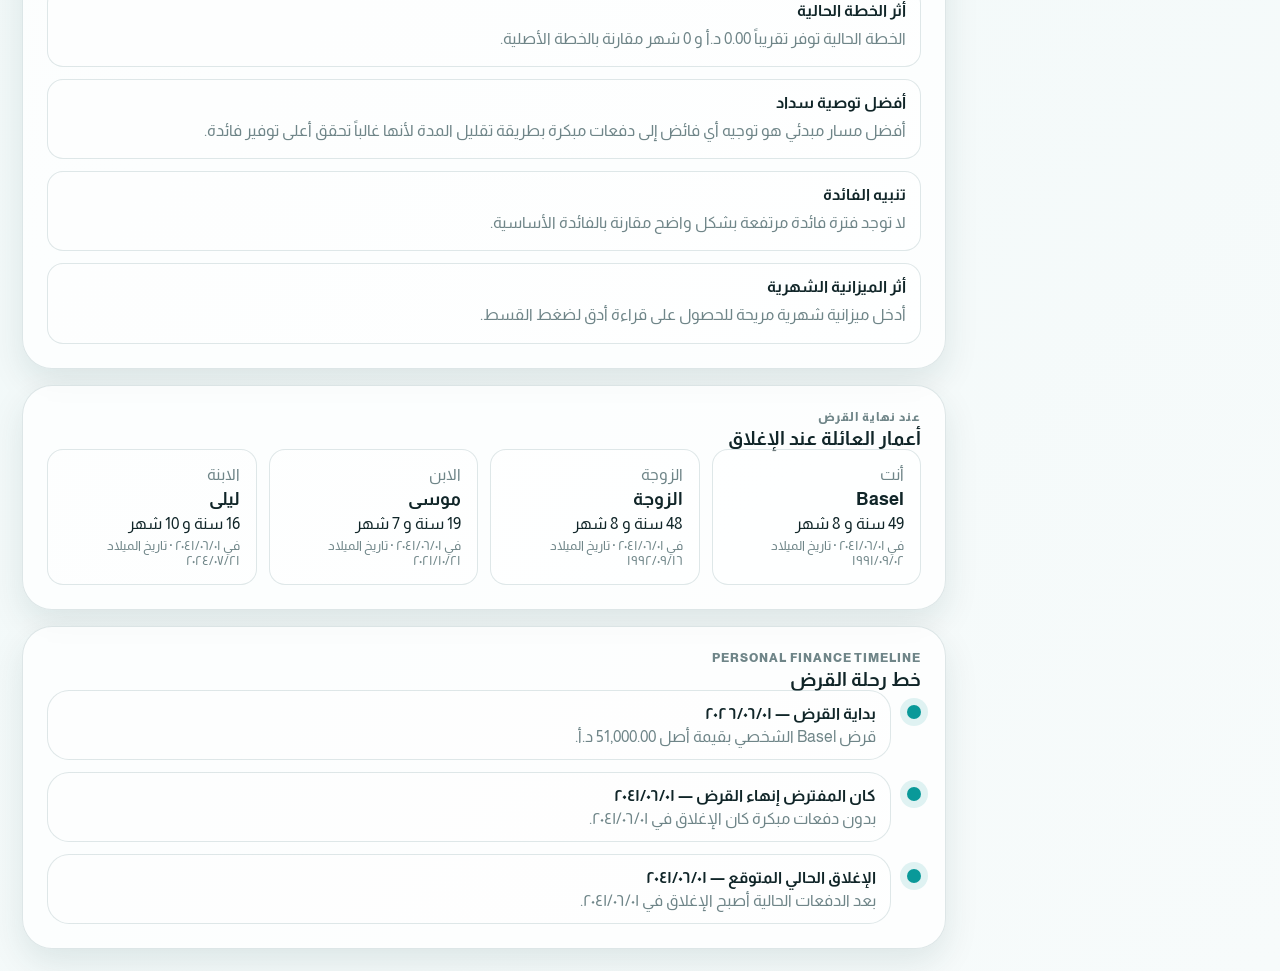
==== commit 8b989ae3: "Add files via upload" ====
--- a/index.html
+++ b/index.html
@@ -8,7 +8,7 @@
   <link rel="preconnect" href="https://fonts.googleapis.com">
   <link rel="preconnect" href="https://fonts.gstatic.com" crossorigin>
   <link href="https://fonts.googleapis.com/css2?family=Almarai:wght@300;400;700;800&display=swap" rel="stylesheet">
-  <link rel="stylesheet" href="styles.css?v=20260625_mobile_ux_fix2" />
+  <link rel="stylesheet" href="styles.css?v=20260625_loan_fix3" />
 </head>
 <body>
   <div class="app-shell" id="appShell">
@@ -121,6 +121,16 @@
             </div>
           </div>
           <div class="smart-list" id="smartInsights"></div>
+        </section>
+
+        <section class="glass-card animate-in">
+          <div class="section-head">
+            <div>
+              <p class="eyebrow">عند نهاية القرض</p>
+              <h3>أعمار العائلة عند الإغلاق</h3>
+            </div>
+          </div>
+          <div class="family-grid" id="familyCards"></div>
         </section>
 
         <section class="glass-card animate-in">
@@ -301,6 +311,17 @@
                 <option value="reduceInstallment">تقليل القسط</option>
                 <option value="balanced">استراتيجية متوازنة</option>
               </select>
+            </label>
+            <label class="field">
+              <span>نوع الدفعة</span>
+              <select id="paymentRepeatType">
+                <option value="single">دفعة واحدة</option>
+                <option value="monthly">دفعة شهرية متكررة</option>
+              </select>
+            </label>
+            <label class="field">
+              <span>مدة التكرار بالأشهر</span>
+              <input type="number" id="paymentRepeatMonths" min="1" step="1" inputmode="numeric" placeholder="مثال: 24 شهر" />
             </label>
             <label class="field">
               <span>ملاحظة</span>
@@ -522,6 +543,6 @@
     </div>
   </div>
 
-  <script src="app.js?v=20260625_mobile_ux_fix2"></script>
+  <script src="app.js?v=20260625_loan_fix3"></script>
 </body>
 </html>
--- a/styles.css
+++ b/styles.css
@@ -145,8 +145,8 @@
 
 .nav-tab {
   border: 0;
-  background: rgba(255, 255, 255, 0.44);
-  color: var(--muted);
+  background: rgba(255, 255, 255, 0.72);
+  color: var(--text);
   padding: 11px 14px;
   min-height: 44px;
   border-radius: 999px;
@@ -328,6 +328,9 @@
   line-height: 1.05;
   direction: ltr;
   text-align: right;
+  margin-top: 4px;
+  max-width: 100%;
+  overflow-wrap: anywhere;
 }
 
 .progress-ring {
@@ -379,7 +382,8 @@
 .smart-item,
 .comparison-card,
 .scenario-item,
-.integrity-box {
+.integrity-box,
+.family-card {
   border: 1px solid var(--border);
   background: rgba(255, 255, 255, 0.38);
   border-radius: var(--radius-md);
@@ -686,6 +690,79 @@
   color: var(--muted);
 }
 
+.family-grid {
+  display: grid;
+  gap: 12px;
+  grid-template-columns: repeat(auto-fit, minmax(180px, 1fr));
+}
+
+.family-card {
+  padding: 16px;
+  border: 1px solid var(--border);
+  border-radius: var(--radius-md);
+  background: rgba(255,255,255,0.38);
+  display: grid;
+  gap: 6px;
+}
+
+.family-card p,
+.family-card small {
+  margin: 0;
+  color: var(--muted);
+}
+
+.family-card strong {
+  font-size: 1.1rem;
+}
+
+.fab-wrap {
+  position: fixed;
+  inset-inline-end: 16px;
+  bottom: 18px;
+  z-index: 85;
+}
+
+.fab-main {
+  width: 58px;
+  height: 58px;
+  border: 0;
+  border-radius: 999px;
+  color: white;
+  font-size: 1.9rem;
+  line-height: 1;
+  background: linear-gradient(145deg, rgba(var(--accent-rgb), 1), rgba(var(--accent-rgb), 0.72));
+  box-shadow: 0 18px 35px rgba(var(--accent-rgb), 0.30);
+}
+
+.fab-menu {
+  position: absolute;
+  inset-inline-end: 0;
+  bottom: 70px;
+  display: grid;
+  gap: 8px;
+  opacity: 0;
+  transform: translateY(10px);
+  pointer-events: none;
+  transition: opacity 180ms ease, transform 180ms ease;
+}
+
+.fab-wrap.open .fab-menu {
+  opacity: 1;
+  transform: translateY(0);
+  pointer-events: auto;
+}
+
+.fab-menu button {
+  border: 1px solid var(--border);
+  background: var(--card-strong);
+  color: var(--text);
+  min-height: 42px;
+  padding: 10px 14px;
+  border-radius: 999px;
+  box-shadow: var(--shadow-soft);
+  white-space: nowrap;
+}
+
 .toast {
   position: fixed;
   inset-inline: 16px;
@@ -827,6 +904,17 @@
   }
 }
 
+@media (max-width: 620px) {
+  .card-head {
+    flex-direction: column-reverse;
+    align-items: flex-start;
+  }
+
+  .progress-ring {
+    align-self: flex-start;
+  }
+}
+
 @media (max-width: 440px) {
   .app-shell {
     padding: 10px;
@@ -862,6 +950,10 @@
 }
 
 @media print {
+  .fab-wrap {
+    display: none !important;
+  }
+
   body {
     background: white;
   }
@@ -893,359 +985,3 @@
     margin-bottom: 14px;
   }
 }
-
-/* 20260625_mobile_ux_fix2: no page-side scroll, clearer mobile UX, stable dropdown contrast, FAB, toasts */
-[hidden] {
-  display: none !important;
-}
-
-html,
-body {
-  width: 100%;
-  max-width: 100%;
-  overflow-x: clip;
-}
-
-body {
-  overscroll-behavior-x: none;
-}
-
-.app-shell,
-.main-area,
-.tab-panel,
-.dashboard-grid,
-.insight-grid,
-.scenario-layout,
-.settings-grid,
-.panel-stack,
-.glass-card,
-.top-hero,
-.side-panel,
-.form-grid,
-.section-head,
-.card-head,
-.toolbar,
-.hero-actions {
-  min-width: 0;
-  max-width: 100%;
-}
-
-canvas,
-svg,
-img,
-video {
-  max-width: 100%;
-}
-
-h1,
-h2,
-h3,
-p,
-span,
-small,
-strong,
-button,
-label,
-input,
-select,
-textarea {
-  overflow-wrap: anywhere;
-}
-
-input,
-select,
-textarea {
-  background-color: rgba(255, 255, 255, 0.82);
-  color: var(--text);
-}
-
-select option {
-  background: #ffffff;
-  color: #102528;
-}
-
-body.dark input,
-body.dark select,
-body.dark textarea {
-  background-color: rgba(10, 25, 28, 0.88);
-  color: var(--text);
-}
-
-body.dark select option {
-  background: #102528;
-  color: #ecfbfb;
-}
-
-.quick-guide {
-  padding: clamp(16px, 4vw, 24px);
-}
-
-.guide-grid {
-  display: grid;
-  grid-template-columns: 1fr;
-  gap: 10px;
-  margin-top: 14px;
-}
-
-.guide-card {
-  display: grid;
-  grid-template-columns: 42px minmax(0, 1fr);
-  align-items: center;
-  gap: 10px;
-  padding: 13px;
-  border: 1px solid var(--border);
-  border-radius: var(--radius-md);
-  background: rgba(255, 255, 255, 0.38);
-}
-
-body.dark .guide-card {
-  background: rgba(255,255,255,0.07);
-}
-
-.guide-card strong {
-  width: 38px;
-  height: 38px;
-  display: grid;
-  place-items: center;
-  border-radius: 14px;
-  background: rgba(var(--accent-rgb), 0.14);
-  color: var(--accent);
-  font-weight: 900;
-}
-
-.guide-card span {
-  color: var(--muted);
-  line-height: 1.65;
-}
-
-.toast {
-  inset-inline: auto 16px;
-  bottom: 18px;
-  width: min(430px, calc(100vw - 32px));
-  border: 1px solid rgba(255,255,255,0.18);
-  backdrop-filter: blur(18px) saturate(1.25);
-  -webkit-backdrop-filter: blur(18px) saturate(1.25);
-  font-weight: 800;
-  line-height: 1.55;
-}
-
-.toast.success {
-  background: rgba(21, 143, 90, 0.94);
-}
-
-.toast.info {
-  background: rgba(16, 37, 40, 0.92);
-}
-
-.toast.warning {
-  background: rgba(183, 121, 31, 0.94);
-}
-
-.toast.error {
-  background: rgba(216, 76, 76, 0.94);
-}
-
-.fab-wrap {
-  position: fixed;
-  inset-inline-end: max(18px, env(safe-area-inset-right));
-  bottom: max(18px, env(safe-area-inset-bottom));
-  z-index: 80;
-  display: grid;
-  justify-items: end;
-  gap: 10px;
-}
-
-.fab-main {
-  width: 58px;
-  height: 58px;
-  border: 0;
-  border-radius: 22px;
-  display: grid;
-  place-items: center;
-  color: white;
-  font-size: 2rem;
-  line-height: 1;
-  font-weight: 800;
-  background: linear-gradient(145deg, rgba(var(--accent-rgb), 1), rgba(var(--accent-rgb), .7));
-  box-shadow: 0 18px 38px rgba(var(--accent-rgb), 0.30);
-  transition: transform 180ms ease, box-shadow 180ms ease;
-}
-
-.fab-wrap.open .fab-main {
-  transform: rotate(45deg) scale(0.98);
-}
-
-.fab-menu {
-  display: grid;
-  gap: 8px;
-  opacity: 0;
-  transform: translateY(10px) scale(.98);
-  pointer-events: none;
-  transition: opacity 180ms ease, transform 180ms ease;
-}
-
-.fab-wrap.open .fab-menu {
-  opacity: 1;
-  transform: translateY(0) scale(1);
-  pointer-events: auto;
-}
-
-.fab-menu button {
-  min-height: 42px;
-  border: 1px solid var(--border);
-  border-radius: 999px;
-  padding: 10px 14px;
-  color: var(--text);
-  font-weight: 800;
-  background: var(--card-strong);
-  box-shadow: var(--shadow-soft);
-  backdrop-filter: blur(16px);
-  -webkit-backdrop-filter: blur(16px);
-}
-
-@media (min-width: 720px) {
-  .guide-grid {
-    grid-template-columns: repeat(3, minmax(0, 1fr));
-  }
-}
-
-@media (max-width: 1019px), (pointer: coarse) {
-  html,
-  body {
-    overflow-x: hidden;
-  }
-
-  .app-shell {
-    width: 100%;
-    max-width: 100dvw;
-    grid-template-columns: minmax(0, 1fr) !important;
-    padding-inline: 10px;
-    overflow: hidden;
-  }
-
-  .main-area,
-  .side-panel,
-  .top-hero,
-  .tab-panel,
-  .glass-card:not(.modal) {
-    width: 100%;
-    max-width: 100%;
-  }
-
-  .side-panel {
-    position: relative;
-    top: auto;
-    min-height: auto;
-    align-content: stretch;
-    overflow: hidden;
-  }
-
-  .brand-block {
-    align-items: flex-start;
-  }
-
-  .brand-block h1 {
-    font-size: clamp(1.35rem, 8vw, 2rem);
-    line-height: 1.2;
-  }
-
-  .nav-tabs {
-    display: flex;
-    flex-wrap: wrap;
-    grid-auto-flow: unset;
-    grid-auto-columns: unset;
-    overflow: visible;
-    width: 100%;
-  }
-
-  .nav-tab {
-    flex: 1 1 calc(50% - 8px);
-    width: auto;
-    min-width: 0;
-    text-align: center;
-    white-space: normal;
-    line-height: 1.35;
-    border-radius: 16px;
-  }
-
-  .top-hero {
-    grid-template-columns: minmax(0, 1fr) !important;
-  }
-
-  .top-hero h2 {
-    font-size: clamp(1.55rem, 9vw, 2.35rem);
-  }
-
-  .card-head,
-  .section-head,
-  .toolbar-head {
-    align-items: flex-start;
-  }
-
-  .toolbar {
-    width: 100%;
-  }
-
-  .toolbar input,
-  .toolbar select,
-  .toolbar .btn {
-    width: 100%;
-  }
-
-  .responsive-table {
-    max-width: 100%;
-    overflow-x: auto;
-    -webkit-overflow-scrolling: touch;
-  }
-
-  .fab-wrap {
-    inset-inline-end: 14px;
-    bottom: 14px;
-  }
-
-  .toast {
-    inset-inline: 12px;
-    width: auto;
-    bottom: 84px;
-  }
-}
-
-@media (max-width: 430px) {
-  .app-shell {
-    padding: 8px;
-    gap: 12px;
-  }
-
-  .nav-tab {
-    flex-basis: 100%;
-  }
-
-  .brand-orb {
-    width: 48px;
-    height: 48px;
-    flex-basis: 48px;
-  }
-
-  .main-balance h3 {
-    font-size: clamp(2rem, 12vw, 2.75rem);
-  }
-
-  .balance-meta,
-  .hero-actions,
-  .action-row {
-    width: 100%;
-  }
-
-  .balance-meta span,
-  .health-pill,
-  .hero-actions .btn,
-  .action-row .btn {
-    width: 100%;
-  }
-
-  .modal {
-    width: calc(100vw - 24px);
-    padding: 18px;
-    border-radius: 24px;
-  }
-}
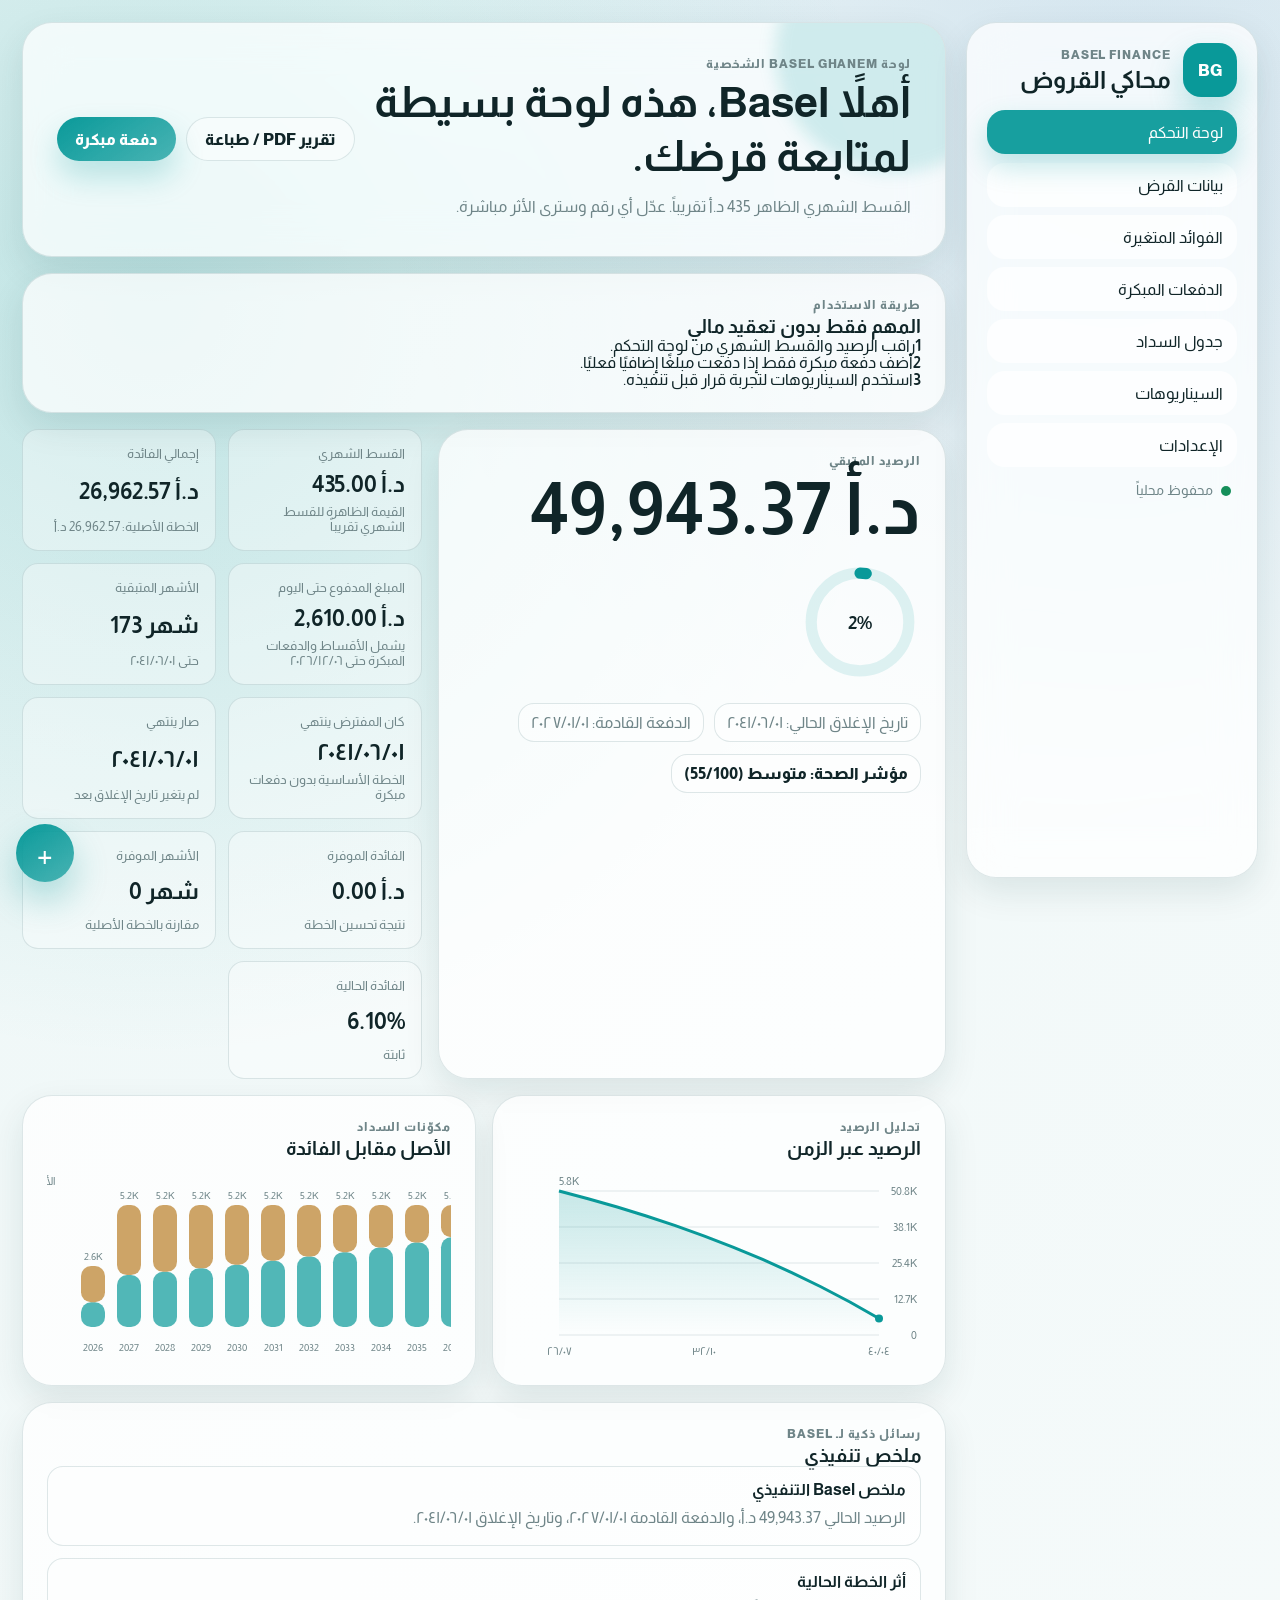
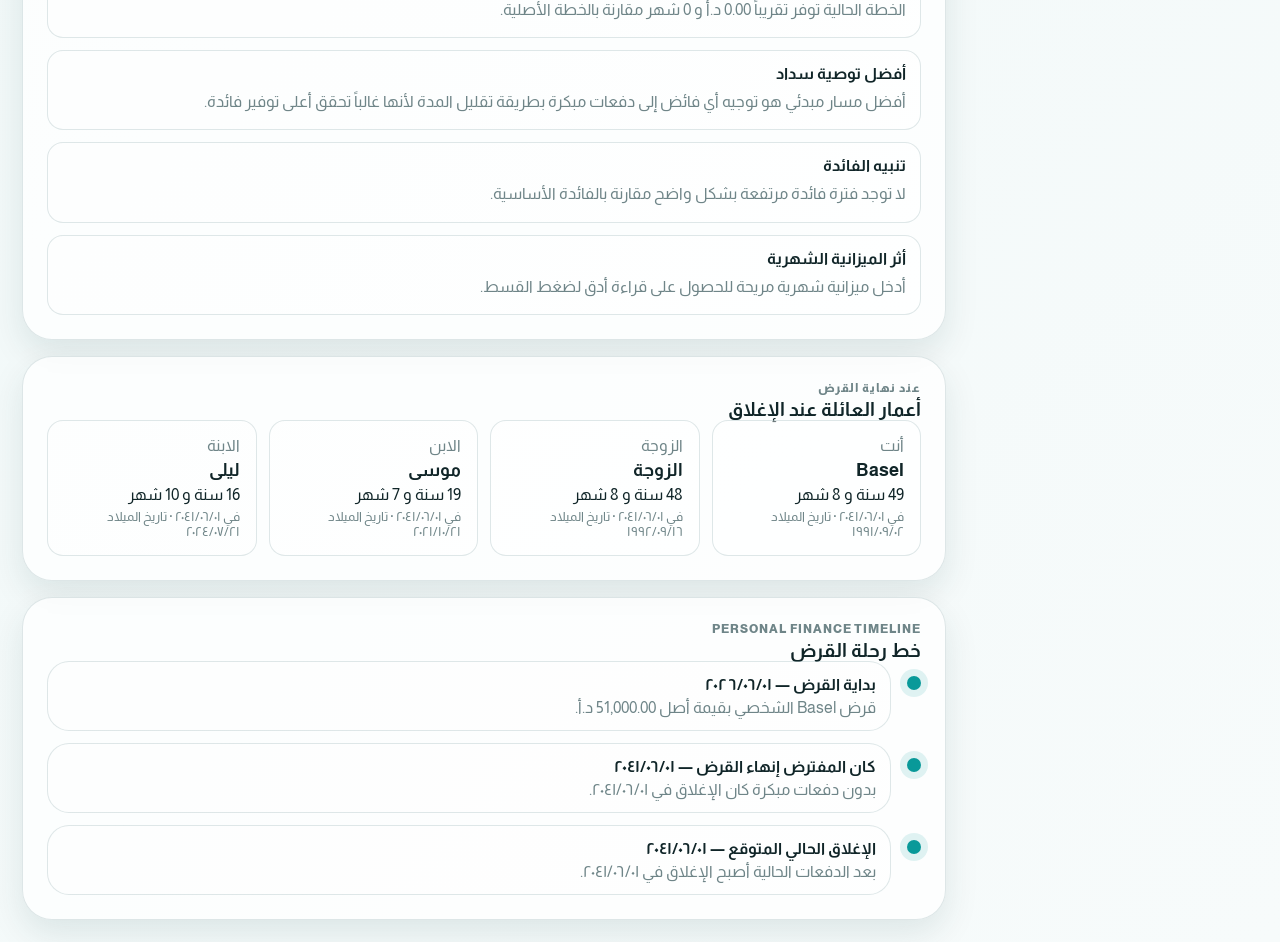
==== commit af63cef7: "Add files via upload" ====
--- a/index.html
+++ b/index.html
@@ -8,7 +8,7 @@
   <link rel="preconnect" href="https://fonts.googleapis.com">
   <link rel="preconnect" href="https://fonts.gstatic.com" crossorigin>
   <link href="https://fonts.googleapis.com/css2?family=Almarai:wght@300;400;700;800&display=swap" rel="stylesheet">
-  <link rel="stylesheet" href="styles.css?v=20260625_loan_fix3" />
+  <link rel="stylesheet" href="styles.css?v=20260625_liked_fee_fix1" />
 </head>
 <body>
   <div class="app-shell" id="appShell">
@@ -42,7 +42,7 @@
         <div>
           <p class="eyebrow">لوحة Basel Ghanem الشخصية</p>
           <h2 id="welcomeTitle">أهلاً Basel، هذه لوحة بسيطة لمتابعة قرضك.</h2>
-          <p id="heroInsight" class="hero-copy">القسط الأساسي 433.13 د.أ + رسوم 1.87 د.أ = 435 د.أ. عدّل أي رقم وسترى الأثر مباشرة.</p>
+          <p id="heroInsight" class="hero-copy">القسط الشهري الظاهر 435 د.أ تقريباً. عدّل أي رقم وسترى الأثر مباشرة.</p>
         </div>
         <div class="hero-actions">
           <button class="btn ghost" id="printReportBtn">تقرير PDF / طباعة</button>
@@ -194,10 +194,7 @@
             <span>القسط الشهري المثبت</span>
             <input type="number" id="customInstallment" min="0" step="0.01" inputmode="decimal" />
           </label>
-          <label class="field">
-            <span>رسوم على كل قسط</span>
-            <input type="number" id="installmentFee" min="0" step="0.01" inputmode="decimal" />
-          </label>
+          <input type="hidden" id="installmentFee" />
           <label class="field">
             <span>نوع الفائدة</span>
             <select id="interestType">
@@ -382,7 +379,6 @@
                   <th>التاريخ</th>
                   <th>رصيد البداية</th>
                   <th>القسط الإجمالي</th>
-                  <th>رسوم القسط</th>
                   <th>الأصل المدفوع</th>
                   <th>الفائدة</th>
                   <th>دفعة مبكرة</th>
@@ -423,7 +419,7 @@
               <input type="number" id="refinanceRate" min="0" step="0.01" inputmode="decimal" />
             </label>
             <label class="field">
-              <span>رسوم إعادة التمويل</span>
+              <span>إضافة إعادة التمويل</span>
               <input type="number" id="refinanceFees" min="0" step="0.01" inputmode="decimal" />
             </label>
             <label class="field">
@@ -461,6 +457,51 @@
 
       <section class="tab-panel" id="settingsPanel" data-panel="settings">
         <div class="settings-grid">
+
+          <section class="glass-card form-grid animate-in">
+            <div class="section-head full-row">
+              <div>
+                <p class="eyebrow">Installment Add-on</p>
+                <h3>تعديل الإضافة الشهرية داخل القسط</h3>
+              </div>
+            </div>
+            <form class="form-grid full-row" id="feePeriodForm" novalidate>
+              <input type="hidden" id="feePeriodId" />
+              <label class="field">
+                <span>من تاريخ</span>
+                <input type="date" id="feePeriodStart" />
+              </label>
+              <label class="field">
+                <span>إلى تاريخ</span>
+                <input type="date" id="feePeriodEnd" />
+              </label>
+              <label class="field">
+                <span>قيمة الإضافة الشهرية</span>
+                <input type="number" id="feePeriodAmount" min="0" step="0.01" inputmode="decimal" />
+              </label>
+              <div class="field">
+                <span>&nbsp;</span>
+                <div class="action-row">
+                  <button type="submit" class="btn primary">حفظ الفترة</button>
+                  <button type="button" class="btn ghost" id="clearFeePeriodBtn">إلغاء</button>
+                </div>
+              </div>
+            </form>
+            <div class="responsive-table full-row">
+              <table>
+                <thead>
+                  <tr>
+                    <th>من</th>
+                    <th>إلى</th>
+                    <th>القيمة</th>
+                    <th>إجراء</th>
+                  </tr>
+                </thead>
+                <tbody id="feePeriodRows"></tbody>
+              </table>
+            </div>
+          </section>
+
           <section class="glass-card form-grid animate-in">
             <div class="section-head full-row">
               <div>
@@ -543,6 +584,6 @@
     </div>
   </div>
 
-  <script src="app.js?v=20260625_loan_fix3"></script>
+  <script src="app.js?v=20260625_liked_fee_fix1"></script>
 </body>
 </html>
--- a/styles.css
+++ b/styles.css
@@ -985,3 +985,10 @@
     margin-bottom: 14px;
   }
 }
+
+
+/* Hotfix: native hidden must override modal grid display */
+[hidden],
+.modal-backdrop[hidden] {
+  display: none !important;
+}
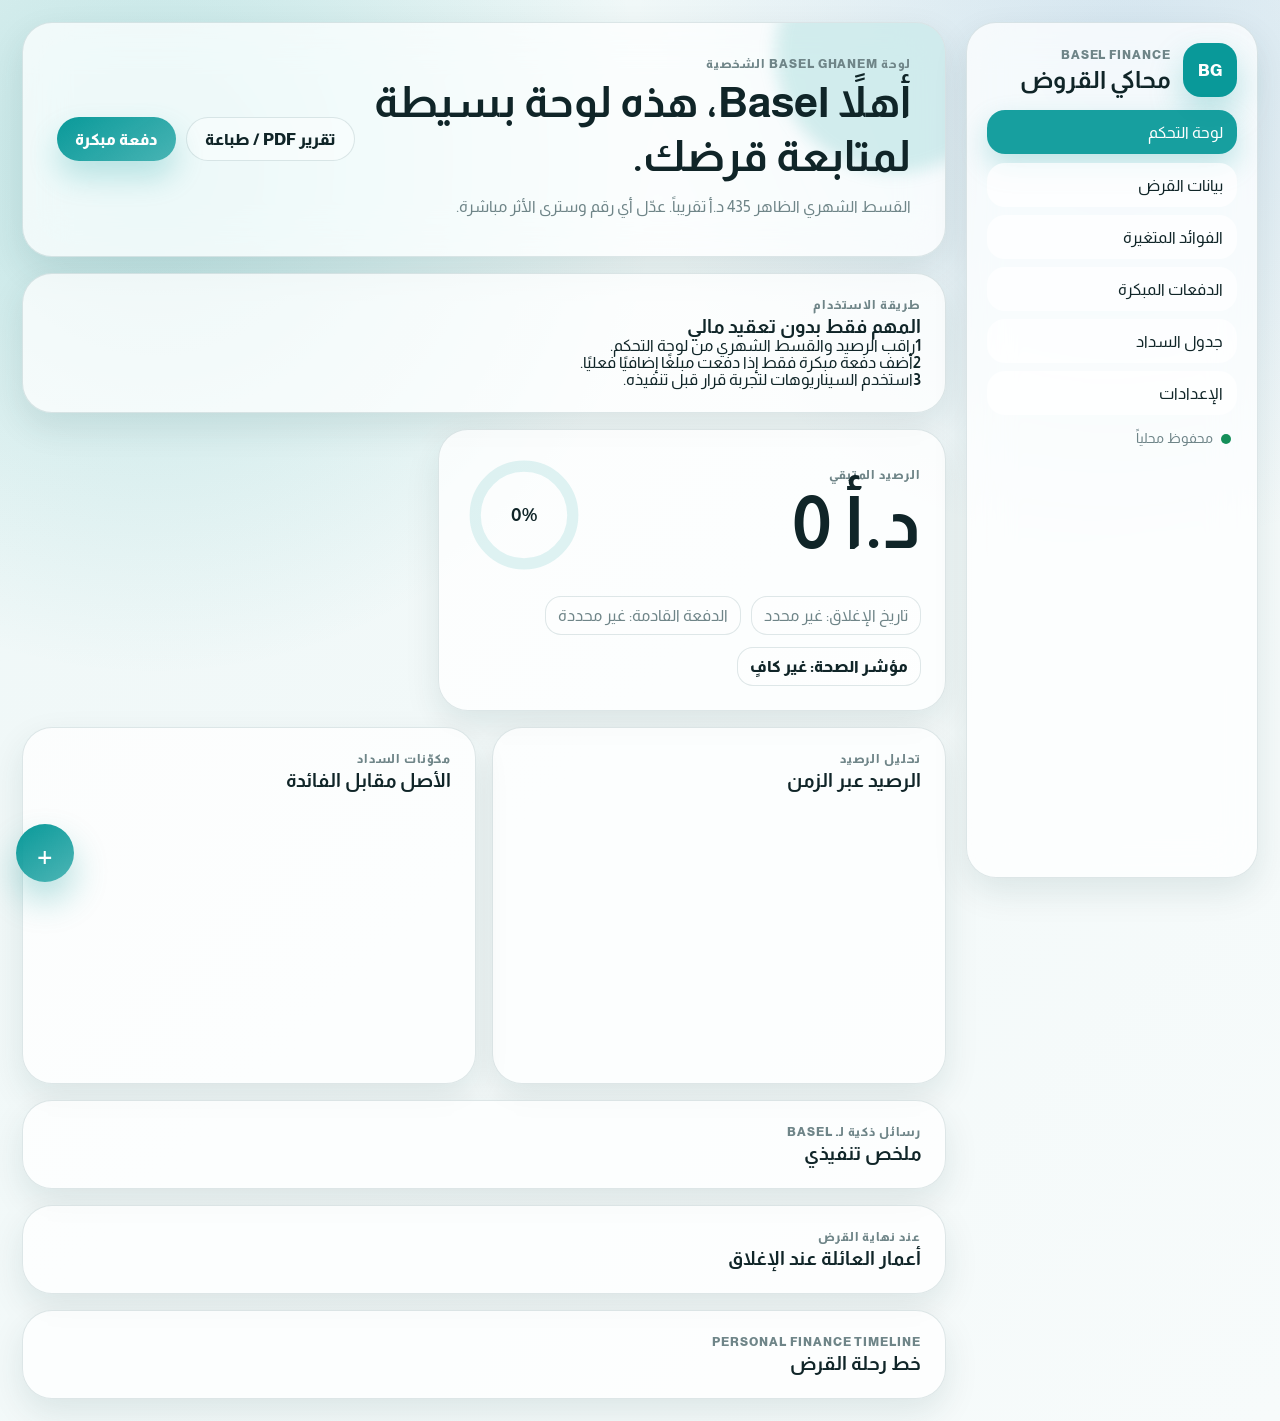
==== commit db24fa67: "Add files via upload" ====
--- a/index.html
+++ b/index.html
@@ -8,7 +8,7 @@
   <link rel="preconnect" href="https://fonts.googleapis.com">
   <link rel="preconnect" href="https://fonts.gstatic.com" crossorigin>
   <link href="https://fonts.googleapis.com/css2?family=Almarai:wght@300;400;700;800&display=swap" rel="stylesheet">
-  <link rel="stylesheet" href="styles.css?v=20260625_liked_fee_fix1" />
+  <link rel="stylesheet" href="styles.css?v=20260625_interest_charts_final1" />
 </head>
 <body>
   <div class="app-shell" id="appShell">
@@ -27,7 +27,6 @@
         <button class="nav-tab" data-tab="rates">الفوائد المتغيرة</button>
         <button class="nav-tab" data-tab="payments">الدفعات المبكرة</button>
         <button class="nav-tab" data-tab="schedule">جدول السداد</button>
-        <button class="nav-tab" data-tab="scenarios">السيناريوهات</button>
         <button class="nav-tab" data-tab="settings">الإعدادات</button>
       </nav>
 
@@ -230,20 +229,17 @@
             <div class="section-head full-row">
               <div>
                 <p class="eyebrow">Variable Interest Engine</p>
-                <h3>فترات الفائدة</h3>
+                <h3>تغييرات سعر الفائدة</h3>
               </div>
             </div>
             <input type="hidden" id="rateId" />
             <label class="field">
-              <span>تاريخ بداية الفترة</span>
+              <span>تاريخ بداية سعر الفائدة</span>
               <input type="date" id="rateStart" />
             </label>
-            <label class="field">
-              <span>تاريخ نهاية الفترة</span>
-              <input type="date" id="rateEnd" />
-            </label>
-            <label class="field">
-              <span>نسبة الفائدة السنوية للفترة</span>
+            <input type="hidden" id="rateEnd" />
+            <label class="field">
+              <span>نسبة الفائدة السنوية الجديدة</span>
               <input type="number" id="rateValue" min="0" step="0.01" inputmode="decimal" />
             </label>
             <label class="field">
@@ -251,7 +247,7 @@
               <input type="text" id="rateNote" autocomplete="off" />
             </label>
             <div class="full-row action-row">
-              <button type="submit" class="btn primary">حفظ فترة الفائدة</button>
+              <button type="submit" class="btn primary">حفظ تغيير الفائدة</button>
               <button type="button" class="btn ghost" id="clearRateFormBtn">إلغاء التعديل</button>
             </div>
           </form>
@@ -269,7 +265,7 @@
                 <thead>
                   <tr>
                     <th>البداية</th>
-                    <th>النهاية</th>
+                    <th>سارية حتى</th>
                     <th>الفائدة</th>
                     <th>الأثر</th>
                     <th>ملاحظة</th>
@@ -393,75 +389,13 @@
         </div>
       </section>
 
-      <section class="tab-panel" id="scenariosPanel" data-panel="scenarios">
-        <div class="scenario-layout">
-          <form class="glass-card form-grid animate-in" id="whatIfForm" novalidate>
-            <div class="section-head full-row">
-              <div>
-                <p class="eyebrow">What-if Simulator</p>
-                <h3>محاكاة قرارات إضافية</h3>
-              </div>
-            </div>
-            <label class="field">
-              <span>دفعة شهرية إضافية</span>
-              <input type="number" id="extraMonthly" min="0" step="0.01" inputmode="decimal" />
-            </label>
-            <label class="field">
-              <span>دفعة مبكرة افتراضية مرة واحدة</span>
-              <input type="number" id="oneTimeAmount" min="0" step="0.01" inputmode="decimal" />
-            </label>
-            <label class="field">
-              <span>تاريخ الدفعة الافتراضية</span>
-              <input type="date" id="oneTimeDate" />
-            </label>
-            <label class="field">
-              <span>نسبة إعادة التمويل</span>
-              <input type="number" id="refinanceRate" min="0" step="0.01" inputmode="decimal" />
-            </label>
-            <label class="field">
-              <span>إضافة إعادة التمويل</span>
-              <input type="number" id="refinanceFees" min="0" step="0.01" inputmode="decimal" />
-            </label>
-            <label class="field">
-              <span>اسم السيناريو</span>
-              <input type="text" id="scenarioName" autocomplete="off" />
-            </label>
-            <div class="full-row action-row">
-              <button type="button" class="btn primary" id="saveScenarioBtn">حفظ السيناريو</button>
-              <button type="button" class="btn ghost" id="cloneScenarioBtn">استنساخ السيناريو الحالي</button>
-            </div>
-          </form>
-
-          <div class="glass-card animate-in">
-            <div class="section-head">
-              <div>
-                <p class="eyebrow">Scenario Comparison</p>
-                <h3>الأصلية مقابل الحالية مقابل الافتراضية</h3>
-              </div>
-            </div>
-            <canvas id="scenarioChart" height="210"></canvas>
-            <div class="comparison-strip" id="scenarioCards"></div>
-          </div>
-        </div>
-
-        <div class="glass-card animate-in">
-          <div class="section-head">
-            <div>
-              <p class="eyebrow">Saved Scenarios</p>
-              <h3>السيناريوهات المحفوظة محلياً</h3>
-            </div>
-          </div>
-          <div class="scenario-list" id="scenarioList"></div>
-        </div>
-      </section>
-
       <section class="tab-panel" id="settingsPanel" data-panel="settings">
         <div class="settings-grid">
 
           <section class="glass-card form-grid animate-in">
             <div class="section-head full-row">
               <div>
-                <p class="eyebrow">Installment Add-on</p>
+                <p class="eyebrow">Monthly Add-on</p>
                 <h3>تعديل الإضافة الشهرية داخل القسط</h3>
               </div>
             </div>
@@ -584,6 +518,6 @@
     </div>
   </div>
 
-  <script src="app.js?v=20260625_liked_fee_fix1"></script>
+  <script src="app.js?v=20260625_interest_charts_final1"></script>
 </body>
 </html>
--- a/styles.css
+++ b/styles.css
@@ -987,8 +987,48 @@
 }
 
 
-/* Hotfix: native hidden must override modal grid display */
+/* Final hotfix: hidden confirmation modal must never display on initial load */
 [hidden],
 .modal-backdrop[hidden] {
   display: none !important;
 }
+
+
+/* final animation refinements */
+.metric-card,
+.chart-card,
+.timeline-card,
+.smart-item,
+.comparison-card,
+.family-card {
+  animation: softRise 420ms cubic-bezier(.2,.8,.2,1) both;
+}
+
+.nav-tab,
+.btn,
+.icon-btn,
+.fab-main,
+.fab-menu button {
+  will-change: transform;
+}
+
+.nav-tab:active,
+.btn:active,
+.icon-btn:active,
+.fab-main:active {
+  transform: scale(0.985);
+}
+
+canvas {
+  animation: chartReveal 520ms cubic-bezier(.2,.8,.2,1) both;
+}
+
+@keyframes softRise {
+  from { opacity: 0; transform: translateY(10px) scale(0.99); }
+  to { opacity: 1; transform: translateY(0) scale(1); }
+}
+
+@keyframes chartReveal {
+  from { opacity: 0; filter: blur(4px); transform: translateY(8px); }
+  to { opacity: 1; filter: blur(0); transform: translateY(0); }
+}
